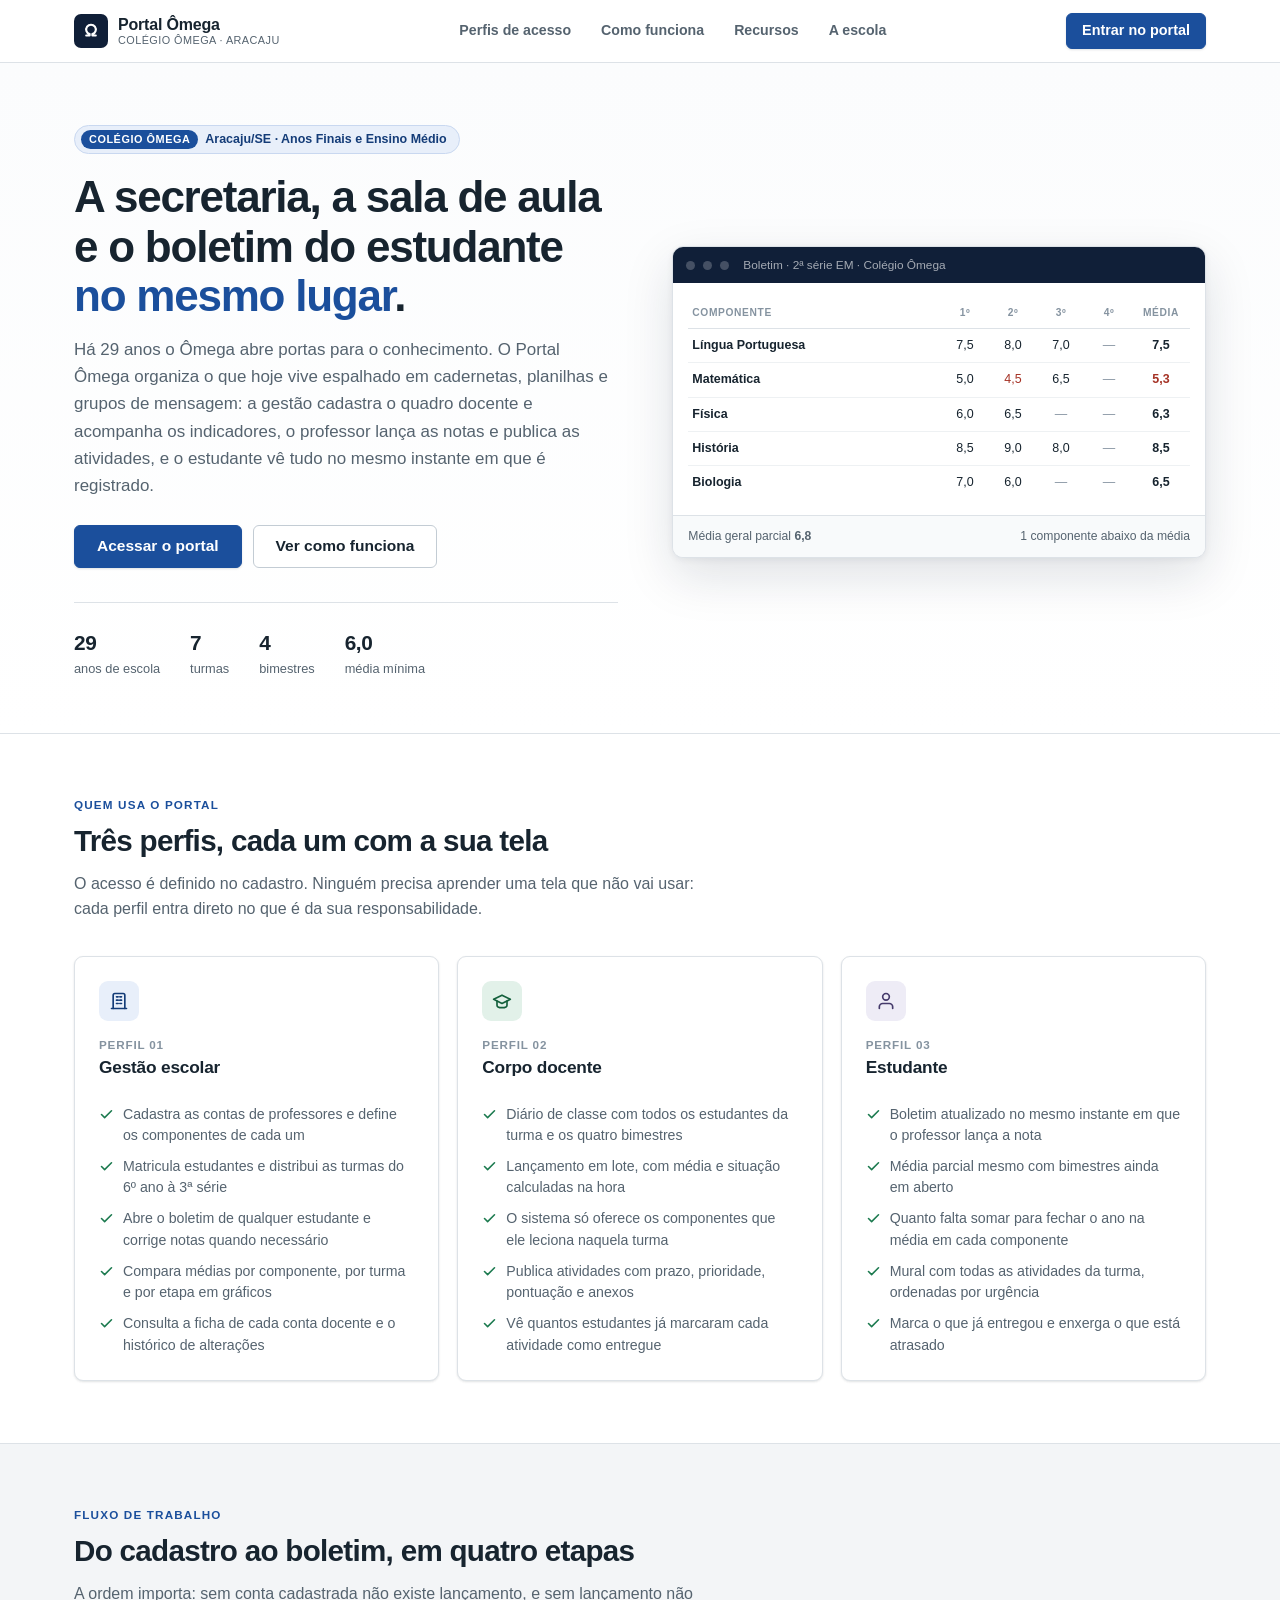
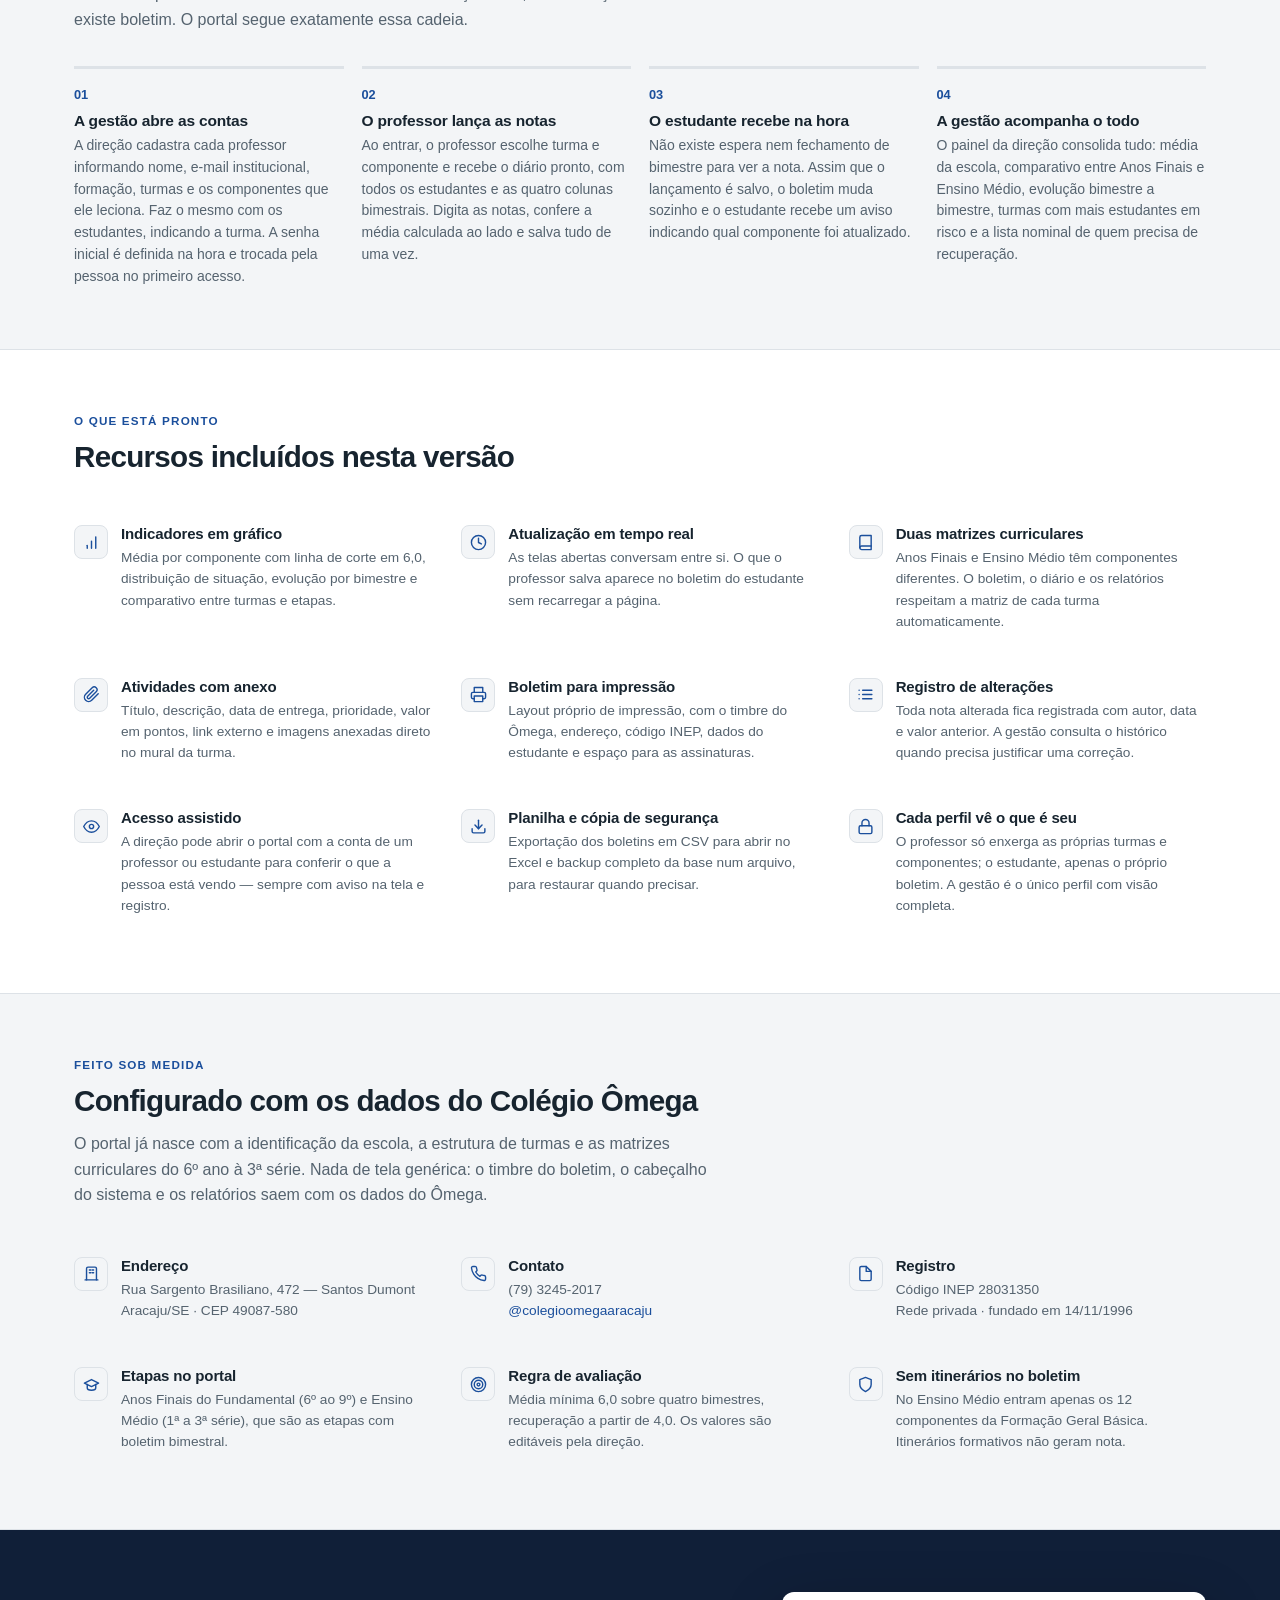
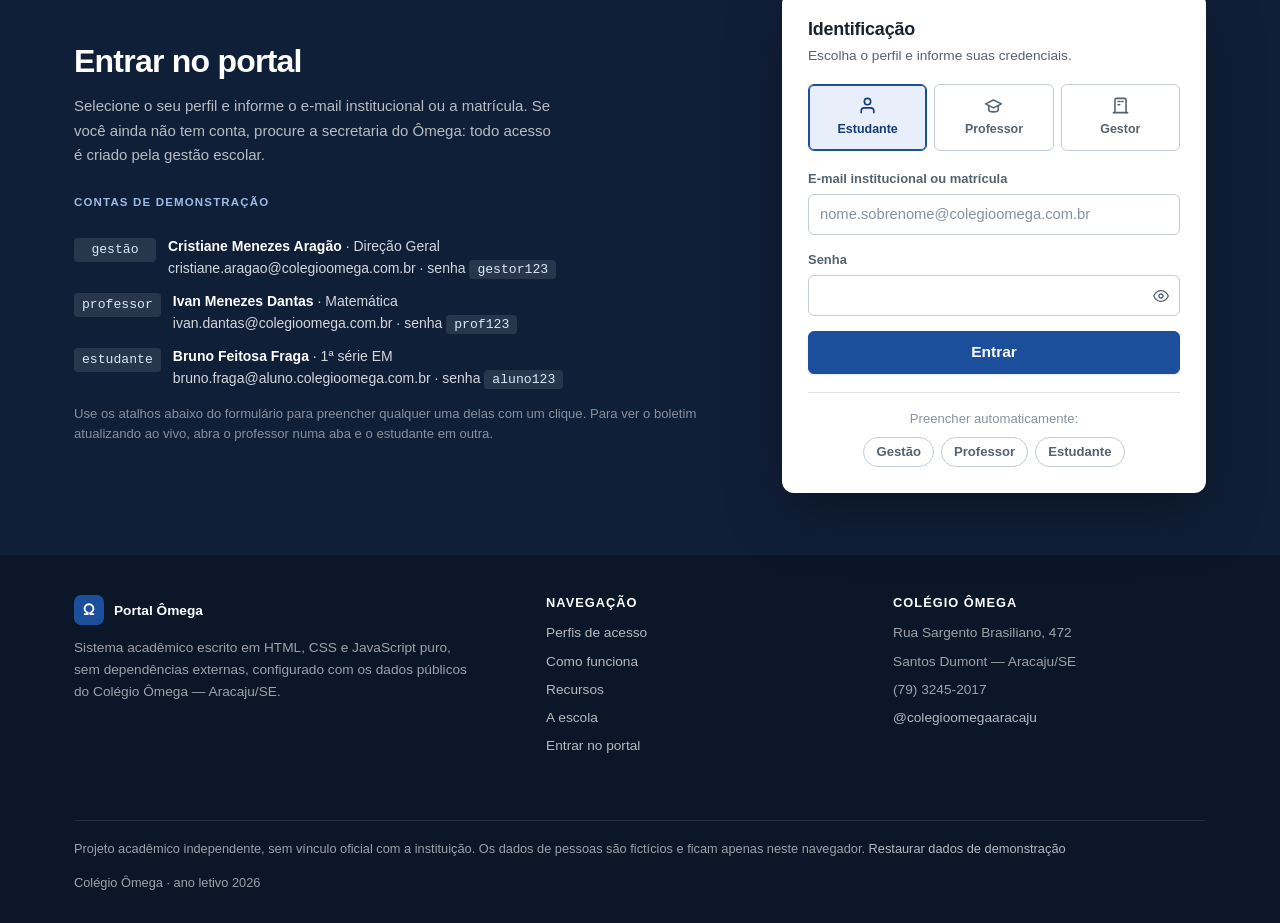
==== index.html @ 59b35139 "Portal Ômega: sistema acadêmico do Colégio Ômega Sistema escolar completo em HTML, CSS e JavaScript " ====
<!DOCTYPE html>
<html lang="pt-BR">
<head>
<meta charset="utf-8">
<meta name="viewport" content="width=device-width, initial-scale=1">
<title>Portal Ômega — Sistema Acadêmico do Colégio Ômega</title>
<meta name="description" content="Portal acadêmico do Colégio Ômega (Aracaju/SE): cadastro de professores e estudantes, diário de classe, boletim em tempo real, mural de atividades e indicadores para a gestão. Anos Finais e Ensino Médio.">
<meta name="theme-color" content="#101f38">
<meta property="og:title" content="Portal Ômega — Sistema Acadêmico do Colégio Ômega">
<meta property="og:description" content="Gestão, corpo docente e estudantes na mesma plataforma. Boletim atualizado em tempo real e indicadores por componente curricular.">
<meta property="og:type" content="website">
<link rel="icon" href="assets/img/favicon.svg" type="image/svg+xml">
<link rel="stylesheet" href="assets/css/base.css">
<link rel="stylesheet" href="assets/css/componentes.css">
<link rel="stylesheet" href="assets/css/portal.css">
</head>
<body class="portal">

<header class="topo-portal">
  <div class="envelope">
    <a class="marca-portal" href="index.html">
      <span class="escudo">
        <svg class="marca-omega" viewBox="0 0 64 64" fill="none" aria-hidden="true">
          <path d="M18 45h10v-4a14 14 0 1 1 8 0v4h10" stroke="currentColor" stroke-width="6" stroke-linecap="round" stroke-linejoin="round"/>
        </svg>
      </span>
      <span class="txt"><b>Portal Ômega</b><small>Colégio Ômega · Aracaju</small></span>
    </a>
    <nav class="nav-portal">
      <a href="#perfis">Perfis de acesso</a>
      <a href="#funcionamento">Como funciona</a>
      <a href="#recursos">Recursos</a>
      <a href="#escola">A escola</a>
    </nav>
    <a class="btn btn-principal" href="#acesso" style="margin-left:auto">Entrar no portal</a>
  </div>
</header>

<!-- ====================================================== Abertura ==== -->
<section class="abertura">
  <div class="envelope">
    <div>
      <span class="tarja"><b>Colégio Ômega</b> Aracaju/SE · Anos Finais e Ensino Médio</span>
      <h1>A secretaria, a sala de aula e o boletim do estudante <em>no mesmo lugar</em>.</h1>
      <p class="chamada">
        Há 29 anos o Ômega abre portas para o conhecimento. O Portal Ômega organiza o que
        hoje vive espalhado em cadernetas, planilhas e grupos de mensagem: a gestão cadastra
        o quadro docente e acompanha os indicadores, o professor lança as notas e publica as
        atividades, e o estudante vê tudo no mesmo instante em que é registrado.
      </p>
      <div class="botoes">
        <a class="btn btn-principal btn-g" href="#acesso">Acessar o portal</a>
        <a class="btn btn-neutro btn-g" href="#funcionamento">Ver como funciona</a>
      </div>

      <div class="tiras">
        <div class="t"><div class="n">29</div><div class="d">anos de escola</div></div>
        <div class="t"><div class="n">7</div><div class="d">turmas</div></div>
        <div class="t"><div class="n">4</div><div class="d">bimestres</div></div>
        <div class="t"><div class="n">6,0</div><div class="d">média mínima</div></div>
      </div>
    </div>

    <!-- Prévia estática do boletim, só para ilustrar a tela real -->
    <div class="maquete" aria-hidden="true">
      <div class="maq-topo">
        <i></i><i></i><i></i>
        <span>Boletim · 2ª série EM · Colégio Ômega</span>
      </div>
      <div class="maq-corpo">
        <div class="maq-linha cab">
          <span>Componente</span><span class="c">1º</span><span class="c">2º</span>
          <span class="c">3º</span><span class="c">4º</span><span class="md">Média</span>
        </div>
        <div class="maq-linha">
          <b>Língua Portuguesa</b><span class="c">7,5</span><span class="c">8,0</span>
          <span class="c">7,0</span><span class="c vazia">—</span><span class="md">7,5</span>
        </div>
        <div class="maq-linha">
          <b>Matemática</b><span class="c">5,0</span><span class="c baixa">4,5</span>
          <span class="c nova">6,5</span><span class="c vazia">—</span><span class="md baixa">5,3</span>
        </div>
        <div class="maq-linha">
          <b>Física</b><span class="c">6,0</span><span class="c">6,5</span>
          <span class="c vazia">—</span><span class="c vazia">—</span><span class="md">6,3</span>
        </div>
        <div class="maq-linha">
          <b>História</b><span class="c">8,5</span><span class="c">9,0</span>
          <span class="c">8,0</span><span class="c vazia">—</span><span class="md">8,5</span>
        </div>
        <div class="maq-linha">
          <b>Biologia</b><span class="c">7,0</span><span class="c">6,0</span>
          <span class="c vazia">—</span><span class="c vazia">—</span><span class="md">6,5</span>
        </div>
      </div>
      <div class="maq-rodape">
        <span>Média geral parcial <b>6,8</b></span>
        <span>1 componente abaixo da média</span>
      </div>
    </div>
  </div>
</section>

<!-- ======================================================== Perfis ==== -->
<section class="secao" id="perfis">
  <div class="envelope">
    <div class="cabeca-secao">
      <div class="olho">Quem usa o portal</div>
      <h2>Três perfis, cada um com a sua tela</h2>
      <p>
        O acesso é definido no cadastro. Ninguém precisa aprender uma tela que não vai usar:
        cada perfil entra direto no que é da sua responsabilidade.
      </p>
    </div>

    <div class="perfis">
      <article class="perfil gestor">
        <div class="emblema" aria-hidden="true">
          <svg viewBox="0 0 24 24" fill="none" stroke="currentColor" stroke-width="2" stroke-linecap="round" stroke-linejoin="round"><path d="M3 21h18"/><path d="M5 21V5a2 2 0 0 1 2-2h10a2 2 0 0 1 2 2v16"/><path d="M9 7h2M13 7h2M9 11h2M13 11h2M9 15h2M13 15h2"/></svg>
        </div>
        <div class="papel-nome">Perfil 01</div>
        <h3>Gestão escolar</h3>
        <ul>
          <li><svg viewBox="0 0 24 24" fill="none" stroke="currentColor" stroke-width="2.5" stroke-linecap="round" stroke-linejoin="round"><polyline points="20 6 9 17 4 12"/></svg>Cadastra as contas de professores e define os componentes de cada um</li>
          <li><svg viewBox="0 0 24 24" fill="none" stroke="currentColor" stroke-width="2.5" stroke-linecap="round" stroke-linejoin="round"><polyline points="20 6 9 17 4 12"/></svg>Matricula estudantes e distribui as turmas do 6º ano à 3ª série</li>
          <li><svg viewBox="0 0 24 24" fill="none" stroke="currentColor" stroke-width="2.5" stroke-linecap="round" stroke-linejoin="round"><polyline points="20 6 9 17 4 12"/></svg>Abre o boletim de qualquer estudante e corrige notas quando necessário</li>
          <li><svg viewBox="0 0 24 24" fill="none" stroke="currentColor" stroke-width="2.5" stroke-linecap="round" stroke-linejoin="round"><polyline points="20 6 9 17 4 12"/></svg>Compara médias por componente, por turma e por etapa em gráficos</li>
          <li><svg viewBox="0 0 24 24" fill="none" stroke="currentColor" stroke-width="2.5" stroke-linecap="round" stroke-linejoin="round"><polyline points="20 6 9 17 4 12"/></svg>Consulta a ficha de cada conta docente e o histórico de alterações</li>
        </ul>
      </article>

      <article class="perfil docente">
        <div class="emblema" aria-hidden="true">
          <svg viewBox="0 0 24 24" fill="none" stroke="currentColor" stroke-width="2" stroke-linecap="round" stroke-linejoin="round"><path d="M22 10 12 5 2 10l10 5 10-5z"/><path d="M6 12v5c0 1.66 2.69 3 6 3s6-1.34 6-3v-5"/></svg>
        </div>
        <div class="papel-nome">Perfil 02</div>
        <h3>Corpo docente</h3>
        <ul>
          <li><svg viewBox="0 0 24 24" fill="none" stroke="currentColor" stroke-width="2.5" stroke-linecap="round" stroke-linejoin="round"><polyline points="20 6 9 17 4 12"/></svg>Diário de classe com todos os estudantes da turma e os quatro bimestres</li>
          <li><svg viewBox="0 0 24 24" fill="none" stroke="currentColor" stroke-width="2.5" stroke-linecap="round" stroke-linejoin="round"><polyline points="20 6 9 17 4 12"/></svg>Lançamento em lote, com média e situação calculadas na hora</li>
          <li><svg viewBox="0 0 24 24" fill="none" stroke="currentColor" stroke-width="2.5" stroke-linecap="round" stroke-linejoin="round"><polyline points="20 6 9 17 4 12"/></svg>O sistema só oferece os componentes que ele leciona naquela turma</li>
          <li><svg viewBox="0 0 24 24" fill="none" stroke="currentColor" stroke-width="2.5" stroke-linecap="round" stroke-linejoin="round"><polyline points="20 6 9 17 4 12"/></svg>Publica atividades com prazo, prioridade, pontuação e anexos</li>
          <li><svg viewBox="0 0 24 24" fill="none" stroke="currentColor" stroke-width="2.5" stroke-linecap="round" stroke-linejoin="round"><polyline points="20 6 9 17 4 12"/></svg>Vê quantos estudantes já marcaram cada atividade como entregue</li>
        </ul>
      </article>

      <article class="perfil aluno">
        <div class="emblema" aria-hidden="true">
          <svg viewBox="0 0 24 24" fill="none" stroke="currentColor" stroke-width="2" stroke-linecap="round" stroke-linejoin="round"><path d="M20 21v-2a4 4 0 0 0-4-4H8a4 4 0 0 0-4 4v2"/><circle cx="12" cy="7" r="4"/></svg>
        </div>
        <div class="papel-nome">Perfil 03</div>
        <h3>Estudante</h3>
        <ul>
          <li><svg viewBox="0 0 24 24" fill="none" stroke="currentColor" stroke-width="2.5" stroke-linecap="round" stroke-linejoin="round"><polyline points="20 6 9 17 4 12"/></svg>Boletim atualizado no mesmo instante em que o professor lança a nota</li>
          <li><svg viewBox="0 0 24 24" fill="none" stroke="currentColor" stroke-width="2.5" stroke-linecap="round" stroke-linejoin="round"><polyline points="20 6 9 17 4 12"/></svg>Média parcial mesmo com bimestres ainda em aberto</li>
          <li><svg viewBox="0 0 24 24" fill="none" stroke="currentColor" stroke-width="2.5" stroke-linecap="round" stroke-linejoin="round"><polyline points="20 6 9 17 4 12"/></svg>Quanto falta somar para fechar o ano na média em cada componente</li>
          <li><svg viewBox="0 0 24 24" fill="none" stroke="currentColor" stroke-width="2.5" stroke-linecap="round" stroke-linejoin="round"><polyline points="20 6 9 17 4 12"/></svg>Mural com todas as atividades da turma, ordenadas por urgência</li>
          <li><svg viewBox="0 0 24 24" fill="none" stroke="currentColor" stroke-width="2.5" stroke-linecap="round" stroke-linejoin="round"><polyline points="20 6 9 17 4 12"/></svg>Marca o que já entregou e enxerga o que está atrasado</li>
        </ul>
      </article>
    </div>
  </div>
</section>

<!-- =================================================== Funcionamento == -->
<section class="secao alterna" id="funcionamento">
  <div class="envelope">
    <div class="cabeca-secao">
      <div class="olho">Fluxo de trabalho</div>
      <h2>Do cadastro ao boletim, em quatro etapas</h2>
      <p>
        A ordem importa: sem conta cadastrada não existe lançamento, e sem lançamento
        não existe boletim. O portal segue exatamente essa cadeia.
      </p>
    </div>

    <div class="passos">
      <div class="passo">
        <h4>A gestão abre as contas</h4>
        <p>
          A direção cadastra cada professor informando nome, e-mail institucional, formação,
          turmas e os componentes que ele leciona. Faz o mesmo com os estudantes, indicando a
          turma. A senha inicial é definida na hora e trocada pela pessoa no primeiro acesso.
        </p>
      </div>
      <div class="passo">
        <h4>O professor lança as notas</h4>
        <p>
          Ao entrar, o professor escolhe turma e componente e recebe o diário pronto, com
          todos os estudantes e as quatro colunas bimestrais. Digita as notas, confere a média
          calculada ao lado e salva tudo de uma vez.
        </p>
      </div>
      <div class="passo">
        <h4>O estudante recebe na hora</h4>
        <p>
          Não existe espera nem fechamento de bimestre para ver a nota. Assim que o
          lançamento é salvo, o boletim muda sozinho e o estudante recebe um aviso indicando
          qual componente foi atualizado.
        </p>
      </div>
      <div class="passo">
        <h4>A gestão acompanha o todo</h4>
        <p>
          O painel da direção consolida tudo: média da escola, comparativo entre Anos Finais
          e Ensino Médio, evolução bimestre a bimestre, turmas com mais estudantes em risco e
          a lista nominal de quem precisa de recuperação.
        </p>
      </div>
    </div>
  </div>
</section>

<!-- ====================================================== Recursos ==== -->
<section class="secao" id="recursos">
  <div class="envelope">
    <div class="cabeca-secao">
      <div class="olho">O que está pronto</div>
      <h2>Recursos incluídos nesta versão</h2>
    </div>

    <div class="recursos">
      <div class="recurso">
        <div class="ico"><svg viewBox="0 0 24 24" fill="none" stroke="currentColor" stroke-width="2" stroke-linecap="round" stroke-linejoin="round"><line x1="12" y1="20" x2="12" y2="10"/><line x1="18" y1="20" x2="18" y2="4"/><line x1="6" y1="20" x2="6" y2="16"/></svg></div>
        <div>
          <h4>Indicadores em gráfico</h4>
          <p>Média por componente com linha de corte em 6,0, distribuição de situação, evolução por bimestre e comparativo entre turmas e etapas.</p>
        </div>
      </div>
      <div class="recurso">
        <div class="ico"><svg viewBox="0 0 24 24" fill="none" stroke="currentColor" stroke-width="2" stroke-linecap="round" stroke-linejoin="round"><circle cx="12" cy="12" r="10"/><polyline points="12 6 12 12 16 14"/></svg></div>
        <div>
          <h4>Atualização em tempo real</h4>
          <p>As telas abertas conversam entre si. O que o professor salva aparece no boletim do estudante sem recarregar a página.</p>
        </div>
      </div>
      <div class="recurso">
        <div class="ico"><svg viewBox="0 0 24 24" fill="none" stroke="currentColor" stroke-width="2" stroke-linecap="round" stroke-linejoin="round"><path d="M4 19.5A2.5 2.5 0 0 1 6.5 17H20"/><path d="M6.5 2H20v20H6.5A2.5 2.5 0 0 1 4 19.5v-15A2.5 2.5 0 0 1 6.5 2z"/></svg></div>
        <div>
          <h4>Duas matrizes curriculares</h4>
          <p>Anos Finais e Ensino Médio têm componentes diferentes. O boletim, o diário e os relatórios respeitam a matriz de cada turma automaticamente.</p>
        </div>
      </div>
      <div class="recurso">
        <div class="ico"><svg viewBox="0 0 24 24" fill="none" stroke="currentColor" stroke-width="2" stroke-linecap="round" stroke-linejoin="round"><path d="M21.44 11.05l-9.19 9.19a6 6 0 0 1-8.49-8.49l9.19-9.19a4 4 0 0 1 5.66 5.66l-9.2 9.19a2 2 0 0 1-2.83-2.83l8.49-8.48"/></svg></div>
        <div>
          <h4>Atividades com anexo</h4>
          <p>Título, descrição, data de entrega, prioridade, valor em pontos, link externo e imagens anexadas direto no mural da turma.</p>
        </div>
      </div>
      <div class="recurso">
        <div class="ico"><svg viewBox="0 0 24 24" fill="none" stroke="currentColor" stroke-width="2" stroke-linecap="round" stroke-linejoin="round"><polyline points="6 9 6 2 18 2 18 9"/><path d="M6 18H4a2 2 0 0 1-2-2v-5a2 2 0 0 1 2-2h16a2 2 0 0 1 2 2v5a2 2 0 0 1-2 2h-2"/><rect x="6" y="14" width="12" height="8"/></svg></div>
        <div>
          <h4>Boletim para impressão</h4>
          <p>Layout próprio de impressão, com o timbre do Ômega, endereço, código INEP, dados do estudante e espaço para as assinaturas.</p>
        </div>
      </div>
      <div class="recurso">
        <div class="ico"><svg viewBox="0 0 24 24" fill="none" stroke="currentColor" stroke-width="2" stroke-linecap="round" stroke-linejoin="round"><line x1="8" y1="6" x2="21" y2="6"/><line x1="8" y1="12" x2="21" y2="12"/><line x1="8" y1="18" x2="21" y2="18"/><line x1="3" y1="6" x2="3.01" y2="6"/><line x1="3" y1="12" x2="3.01" y2="12"/><line x1="3" y1="18" x2="3.01" y2="18"/></svg></div>
        <div>
          <h4>Registro de alterações</h4>
          <p>Toda nota alterada fica registrada com autor, data e valor anterior. A gestão consulta o histórico quando precisa justificar uma correção.</p>
        </div>
      </div>
      <div class="recurso">
        <div class="ico"><svg viewBox="0 0 24 24" fill="none" stroke="currentColor" stroke-width="2" stroke-linecap="round" stroke-linejoin="round"><path d="M1 12s4-8 11-8 11 8 11 8-4 8-11 8-11-8-11-8z"/><circle cx="12" cy="12" r="3"/></svg></div>
        <div>
          <h4>Acesso assistido</h4>
          <p>A direção pode abrir o portal com a conta de um professor ou estudante para conferir o que a pessoa está vendo — sempre com aviso na tela e registro.</p>
        </div>
      </div>
      <div class="recurso">
        <div class="ico"><svg viewBox="0 0 24 24" fill="none" stroke="currentColor" stroke-width="2" stroke-linecap="round" stroke-linejoin="round"><path d="M21 15v4a2 2 0 0 1-2 2H5a2 2 0 0 1-2-2v-4"/><polyline points="7 10 12 15 17 10"/><line x1="12" y1="15" x2="12" y2="3"/></svg></div>
        <div>
          <h4>Planilha e cópia de segurança</h4>
          <p>Exportação dos boletins em CSV para abrir no Excel e backup completo da base num arquivo, para restaurar quando precisar.</p>
        </div>
      </div>
      <div class="recurso">
        <div class="ico"><svg viewBox="0 0 24 24" fill="none" stroke="currentColor" stroke-width="2" stroke-linecap="round" stroke-linejoin="round"><rect x="3" y="11" width="18" height="11" rx="2"/><path d="M7 11V7a5 5 0 0 1 10 0v4"/></svg></div>
        <div>
          <h4>Cada perfil vê o que é seu</h4>
          <p>O professor só enxerga as próprias turmas e componentes; o estudante, apenas o próprio boletim. A gestão é o único perfil com visão completa.</p>
        </div>
      </div>
    </div>
  </div>
</section>

<!-- ======================================================== A escola == -->
<section class="secao alterna" id="escola">
  <div class="envelope">
    <div class="cabeca-secao">
      <div class="olho">Feito sob medida</div>
      <h2>Configurado com os dados do Colégio Ômega</h2>
      <p>
        O portal já nasce com a identificação da escola, a estrutura de turmas e as matrizes
        curriculares do 6º ano à 3ª série. Nada de tela genérica: o timbre do boletim, o
        cabeçalho do sistema e os relatórios saem com os dados do Ômega.
      </p>
    </div>

    <div class="recursos">
      <div class="recurso">
        <div class="ico"><svg viewBox="0 0 24 24" fill="none" stroke="currentColor" stroke-width="2" stroke-linecap="round" stroke-linejoin="round"><path d="M3 21h18"/><path d="M5 21V5a2 2 0 0 1 2-2h10a2 2 0 0 1 2 2v16"/><path d="M9 7h2M13 7h2M9 11h2M13 11h2"/></svg></div>
        <div>
          <h4>Endereço</h4>
          <p>Rua Sargento Brasiliano, 472 — Santos Dumont<br>Aracaju/SE · CEP 49087-580</p>
        </div>
      </div>
      <div class="recurso">
        <div class="ico"><svg viewBox="0 0 24 24" fill="none" stroke="currentColor" stroke-width="2" stroke-linecap="round" stroke-linejoin="round"><path d="M22 16.92v3a2 2 0 0 1-2.18 2 19.79 19.79 0 0 1-8.63-3.07 19.5 19.5 0 0 1-6-6 19.79 19.79 0 0 1-3.07-8.67A2 2 0 0 1 4.11 2h3a2 2 0 0 1 2 1.72c.13.96.36 1.9.7 2.81a2 2 0 0 1-.45 2.11L8.09 9.91a16 16 0 0 0 6 6l1.27-1.27a2 2 0 0 1 2.11-.45c.91.34 1.85.57 2.81.7A2 2 0 0 1 22 16.92z"/></svg></div>
        <div>
          <h4>Contato</h4>
          <p>(79) 3245-2017<br><a href="https://www.instagram.com/colegioomegaaracaju/" target="_blank" rel="noopener">@colegioomegaaracaju</a></p>
        </div>
      </div>
      <div class="recurso">
        <div class="ico"><svg viewBox="0 0 24 24" fill="none" stroke="currentColor" stroke-width="2" stroke-linecap="round" stroke-linejoin="round"><path d="M13 2H6a2 2 0 0 0-2 2v16a2 2 0 0 0 2 2h12a2 2 0 0 0 2-2V9z"/><polyline points="13 2 13 9 20 9"/></svg></div>
        <div>
          <h4>Registro</h4>
          <p>Código INEP 28031350<br>Rede privada · fundado em 14/11/1996</p>
        </div>
      </div>
      <div class="recurso">
        <div class="ico"><svg viewBox="0 0 24 24" fill="none" stroke="currentColor" stroke-width="2" stroke-linecap="round" stroke-linejoin="round"><path d="M22 10 12 5 2 10l10 5 10-5z"/><path d="M6 12v5c0 1.66 2.69 3 6 3s6-1.34 6-3v-5"/></svg></div>
        <div>
          <h4>Etapas no portal</h4>
          <p>Anos Finais do Fundamental (6º ao 9º) e Ensino Médio (1ª a 3ª série), que são as etapas com boletim bimestral.</p>
        </div>
      </div>
      <div class="recurso">
        <div class="ico"><svg viewBox="0 0 24 24" fill="none" stroke="currentColor" stroke-width="2" stroke-linecap="round" stroke-linejoin="round"><circle cx="12" cy="12" r="10"/><circle cx="12" cy="12" r="6"/><circle cx="12" cy="12" r="2"/></svg></div>
        <div>
          <h4>Regra de avaliação</h4>
          <p>Média mínima 6,0 sobre quatro bimestres, recuperação a partir de 4,0. Os valores são editáveis pela direção.</p>
        </div>
      </div>
      <div class="recurso">
        <div class="ico"><svg viewBox="0 0 24 24" fill="none" stroke="currentColor" stroke-width="2" stroke-linecap="round" stroke-linejoin="round"><path d="M12 22s8-4 8-10V5l-8-3-8 3v7c0 6 8 10 8 10z"/></svg></div>
        <div>
          <h4>Sem itinerários no boletim</h4>
          <p>No Ensino Médio entram apenas os 12 componentes da Formação Geral Básica. Itinerários formativos não geram nota.</p>
        </div>
      </div>
    </div>
  </div>
</section>

<!-- ======================================================== Acesso ===== -->
<section class="secao-acesso" id="acesso">
  <div class="envelope">
    <div>
      <h2>Entrar no portal</h2>
      <p class="texto">
        Selecione o seu perfil e informe o e-mail institucional ou a matrícula.
        Se você ainda não tem conta, procure a secretaria do Ômega: todo acesso é criado
        pela gestão escolar.
      </p>

      <div style="margin-top:26px">
        <div class="olho" style="color:#9db9e8;font-size:.72rem;font-weight:700;letter-spacing:.1em;text-transform:uppercase">
          Contas de demonstração
        </div>
        <ul class="lista-conta" id="contasDemo"></ul>
        <p class="pequeno" style="color:rgba(255,255,255,.5);margin-top:14px">
          Use os atalhos abaixo do formulário para preencher qualquer uma delas com um clique.
          Para ver o boletim atualizando ao vivo, abra o professor numa aba e o estudante em outra.
        </p>
      </div>
    </div>

    <div class="painel-entrada">
      <h3>Identificação</h3>
      <p class="sub">Escolha o perfil e informe suas credenciais.</p>

      <form id="formEntrar" novalidate>
        <fieldset style="border:0;padding:0;margin:0">
          <legend class="so-leitor">Perfil de acesso</legend>
          <div class="escolha-perfil">
            <label>
              <input type="radio" name="perfil" value="aluno" checked>
              <svg viewBox="0 0 24 24" fill="none" stroke="currentColor" stroke-width="2" stroke-linecap="round" stroke-linejoin="round"><path d="M20 21v-2a4 4 0 0 0-4-4H8a4 4 0 0 0-4 4v2"/><circle cx="12" cy="7" r="4"/></svg>
              Estudante
            </label>
            <label>
              <input type="radio" name="perfil" value="professor">
              <svg viewBox="0 0 24 24" fill="none" stroke="currentColor" stroke-width="2" stroke-linecap="round" stroke-linejoin="round"><path d="M22 10 12 5 2 10l10 5 10-5z"/><path d="M6 12v5c0 1.66 2.69 3 6 3s6-1.34 6-3v-5"/></svg>
              Professor
            </label>
            <label>
              <input type="radio" name="perfil" value="gestor">
              <svg viewBox="0 0 24 24" fill="none" stroke="currentColor" stroke-width="2" stroke-linecap="round" stroke-linejoin="round"><path d="M3 21h18"/><path d="M5 21V5a2 2 0 0 1 2-2h10a2 2 0 0 1 2 2v16"/><path d="M9 7h2M13 7h2M9 11h2"/></svg>
              Gestor
            </label>
          </div>
        </fieldset>

        <div class="campo">
          <label for="identificador">E-mail institucional ou matrícula</label>
          <input class="entrada" type="text" id="identificador" name="identificador"
                 autocomplete="username" placeholder="nome.sobrenome@colegioomega.com.br" required>
        </div>

        <div class="campo">
          <label for="senha">Senha</label>
          <div style="position:relative">
            <input class="entrada" type="password" id="senha" name="senha"
                   autocomplete="current-password" style="padding-right:40px" required>
            <button type="button" class="btn btn-icone" id="verSenha" aria-label="Mostrar senha"
                    style="position:absolute;right:4px;top:50%;transform:translateY(-50%)"></button>
          </div>
        </div>

        <div class="aviso aviso-erro oculto" id="erroEntrar" role="alert" style="margin-bottom:14px"></div>

        <button class="btn btn-principal btn-bloco btn-g" type="submit">Entrar</button>
      </form>

      <div class="rodape-form">
        <div class="pequeno texto-3" style="margin-bottom:8px">Preencher automaticamente:</div>
        <div class="filtros" style="justify-content:center">
          <button type="button" class="chip" data-demo="gestor">Gestão</button>
          <button type="button" class="chip" data-demo="professor">Professor</button>
          <button type="button" class="chip" data-demo="aluno">Estudante</button>
        </div>
      </div>
    </div>
  </div>
</section>

<!-- ======================================================== Rodapé ===== -->
<footer class="rodape-portal">
  <div class="envelope">
    <div>
      <div class="marca-rodape">
        <span class="escudo">
          <svg class="marca-omega" viewBox="0 0 64 64" fill="none" aria-hidden="true">
            <path d="M18 45h10v-4a14 14 0 1 1 8 0v4h10" stroke="#ffffff" stroke-width="6" stroke-linecap="round" stroke-linejoin="round"/>
          </svg>
        </span>
        <b>Portal Ômega</b>
      </div>
      <p style="max-width:400px;line-height:1.6">
        Sistema acadêmico escrito em HTML, CSS e JavaScript puro, sem dependências externas,
        configurado com os dados públicos do Colégio Ômega — Aracaju/SE.
      </p>
    </div>
    <div>
      <h5>Navegação</h5>
      <ul>
        <li><a href="#perfis">Perfis de acesso</a></li>
        <li><a href="#funcionamento">Como funciona</a></li>
        <li><a href="#recursos">Recursos</a></li>
        <li><a href="#escola">A escola</a></li>
        <li><a href="#acesso">Entrar no portal</a></li>
      </ul>
    </div>
    <div>
      <h5>Colégio Ômega</h5>
      <ul>
        <li>Rua Sargento Brasiliano, 472</li>
        <li>Santos Dumont — Aracaju/SE</li>
        <li>(79) 3245-2017</li>
        <li><a href="https://www.instagram.com/colegioomegaaracaju/" target="_blank" rel="noopener">@colegioomegaaracaju</a></li>
      </ul>
    </div>
    <div class="fino" style="grid-column:1/-1">
      <span>
        Projeto acadêmico independente, sem vínculo oficial com a instituição.
        Os dados de pessoas são fictícios e ficam apenas neste navegador.
        <a href="#" id="zerarBase">Restaurar dados de demonstração</a>
      </span>
      <span id="rodapeAno"></span>
    </div>
  </div>
</footer>

<script src="assets/js/nucleo.js"></script>
<script src="assets/js/semente.js"></script>
<script src="assets/js/dados.js"></script>
<script src="assets/js/sessao.js"></script>
<script src="assets/js/portal.js"></script>
</body>
</html>
---- assets/css/base.css ----
/* ==========================================================================
   base.css — variaveis, reset e tipografia
   SIGE — Sistema Integrado de Gestao Escolar
   ========================================================================== */

:root {
  /* Cores institucionais */
  --tinta-900: #101f38;
  --tinta-800: #16294a;
  --tinta-700: #1d3760;
  --tinta-600: #2a4a7a;

  --marca:        #1b4f9c;
  --marca-escura: #143c78;
  --marca-clara:  #e8effa;

  /* Vermelho do símbolo Ômega. Só aparece na marca — os dados usam as cores
     semânticas abaixo, para não competir com o vermelho de "abaixo da média". */
  --omega: #c1272d;

  --verde:       #1c7a4f;
  --verde-claro: #e2f1e9;
  --ambar:       #a86c0c;
  --ambar-claro: #fbf0da;
  --rubro:       #a53225;
  --rubro-claro: #fae9e6;
  --roxo:        #5b4b8a;

  /* Neutros */
  --papel:      #f3f5f7;
  --branco:     #ffffff;
  --linha:      #dde2e7;
  --linha-forte:#c3ccd4;
  --texto:      #17242f;
  --texto-2:    #55636f;
  --texto-3:    #8593a0;

  /* Formas */
  --r-p: 4px;
  --r-m: 6px;
  --r-g: 9px;
  --sombra-1: 0 1px 2px rgba(15, 30, 41, .06), 0 1px 3px rgba(15, 30, 41, .07);
  --sombra-2: 0 2px 4px rgba(15, 30, 41, .06), 0 6px 16px rgba(15, 30, 41, .10);
  --sombra-3: 0 10px 40px rgba(15, 30, 41, .22);

  /* Medidas */
  --barra-lateral: 244px;
  --topo: 58px;

  --fonte: "Segoe UI", -apple-system, BlinkMacSystemFont, Roboto, "Helvetica Neue", Arial, sans-serif;
  --fonte-num: "Segoe UI", "SF Mono", Consolas, "Liberation Mono", monospace;
}

*, *::before, *::after { box-sizing: border-box; }

html { -webkit-text-size-adjust: 100%; }

body {
  margin: 0;
  font-family: var(--fonte);
  font-size: 15px;
  line-height: 1.55;
  color: var(--texto);
  background: var(--papel);
  -webkit-font-smoothing: antialiased;
  text-rendering: optimizeLegibility;
}

h1, h2, h3, h4, h5 { margin: 0; font-weight: 600; line-height: 1.25; letter-spacing: -.011em; }
h1 { font-size: 1.6rem; }
h2 { font-size: 1.24rem; }
h3 { font-size: 1.05rem; }
h4 { font-size: .95rem; }
p  { margin: 0 0 .8em; }
p:last-child { margin-bottom: 0; }

a { color: var(--marca); text-decoration: none; }
a:hover { text-decoration: underline; }

ul, ol { margin: 0 0 1em; padding-left: 1.25em; }
li + li { margin-top: .3em; }

img, svg { max-width: 100%; }
img { height: auto; display: block; }

hr { border: 0; border-top: 1px solid var(--linha); margin: 22px 0; }

button, input, select, textarea { font: inherit; color: inherit; }
button { cursor: pointer; }

code, kbd, .num {
  font-family: var(--fonte-num);
  font-variant-numeric: tabular-nums;
}

kbd {
  background: var(--papel);
  border: 1px solid var(--linha-forte);
  border-bottom-width: 2px;
  border-radius: var(--r-p);
  padding: 1px 5px;
  font-size: .8em;
}

/* Foco visivel e consistente */
:focus-visible {
  outline: 2px solid var(--marca);
  outline-offset: 2px;
  border-radius: 3px;
}

::selection { background: #bcdcee; }

/* Barras de rolagem discretas (WebKit) */
::-webkit-scrollbar { width: 11px; height: 11px; }
::-webkit-scrollbar-track { background: transparent; }
::-webkit-scrollbar-thumb {
  background: #c6ced6;
  border: 3px solid transparent;
  background-clip: content-box;
  border-radius: 8px;
}
::-webkit-scrollbar-thumb:hover { background: #a8b3bd; background-clip: content-box; }

/* -------------------------------------------------------------------------
   Utilitarios enxutos
   ------------------------------------------------------------------------- */
.linha-flex { display: flex; align-items: center; gap: 10px; }
.linha-flex.entre { justify-content: space-between; }
.linha-flex.fim { justify-content: flex-end; }
.linha-flex.topo { align-items: flex-start; }
.quebra { flex-wrap: wrap; }
.esticar { flex: 1 1 auto; min-width: 0; }
.texto-2 { color: var(--texto-2); }
.texto-3 { color: var(--texto-3); }
.pequeno { font-size: .82rem; }
.medio { font-size: .9rem; }
.forte { font-weight: 600; }
.centro { text-align: center; }
.direita { text-align: right; }
.maiusc { text-transform: uppercase; letter-spacing: .06em; font-size: .72rem; font-weight: 700; }
.oculto { display: none !important; }
.truncar { overflow: hidden; text-overflow: ellipsis; white-space: nowrap; }
.sem-margem { margin: 0 !important; }
.topo-8  { margin-top: 8px; }
.topo-14 { margin-top: 14px; }
.topo-20 { margin-top: 20px; }
.topo-28 { margin-top: 28px; }

.so-leitor {
  position: absolute; width: 1px; height: 1px;
  padding: 0; margin: -1px; overflow: hidden;
  clip: rect(0 0 0 0); white-space: nowrap; border: 0;
}

@media (prefers-reduced-motion: reduce) {
  *, *::before, *::after {
    animation-duration: .01ms !important;
    animation-iteration-count: 1 !important;
    transition-duration: .01ms !important;
  }
}

/* Símbolo Ômega da marca — usado no topo, no portal e nos rodapés */
.marca-omega { display: block; width: 100%; height: 100%; }
---- assets/css/componentes.css ----
/* ==========================================================================
   componentes.css — botoes, formularios, tabelas, cartoes, modais, avisos
   ========================================================================== */

/* --------------------------------------------------------------- Botoes -- */
.btn {
  display: inline-flex;
  align-items: center;
  justify-content: center;
  gap: 7px;
  padding: 8px 15px;
  border: 1px solid transparent;
  border-radius: var(--r-m);
  background: var(--branco);
  color: var(--texto);
  font-size: .9rem;
  font-weight: 600;
  line-height: 1.2;
  white-space: nowrap;
  transition: background-color .13s, border-color .13s, color .13s, box-shadow .13s;
}
.btn svg { width: 16px; height: 16px; flex: none; }

.btn-principal {
  background: var(--marca);
  border-color: var(--marca);
  color: #fff;
  box-shadow: var(--sombra-1);
}
.btn-principal:hover { background: var(--marca-escura); border-color: var(--marca-escura); }

.btn-neutro { background: var(--branco); border-color: var(--linha-forte); color: var(--texto); }
.btn-neutro:hover { background: #f7f9fa; border-color: #9daab5; }

.btn-fantasma { background: transparent; border-color: transparent; color: var(--texto-2); }
.btn-fantasma:hover { background: rgba(16,31,56,.06); color: var(--texto); }

.btn-perigo { background: var(--rubro); border-color: var(--rubro); color: #fff; }
.btn-perigo:hover { background: #8d281d; border-color: #8d281d; }

.btn-perigo-suave { background: var(--rubro-claro); border-color: #eec6c0; color: var(--rubro); }
.btn-perigo-suave:hover { background: #f6ded9; }

.btn-p { padding: 5px 10px; font-size: .81rem; }
.btn-p svg { width: 14px; height: 14px; }
.btn-g { padding: 11px 22px; font-size: .97rem; }
.btn-bloco { width: 100%; }
.btn:disabled { opacity: .48; cursor: not-allowed; }

.btn-icone {
  width: 30px; height: 30px; padding: 0;
  border-radius: var(--r-m);
  background: transparent; border-color: transparent; color: var(--texto-2);
}
.btn-icone:hover { background: rgba(16,31,56,.07); color: var(--texto); }

.segmentado { display: inline-flex; background: #e8ecef; padding: 3px; border-radius: var(--r-m); gap: 2px; }
.segmentado button {
  border: 0; background: transparent; color: var(--texto-2);
  padding: 5px 13px; border-radius: 4px; font-size: .85rem; font-weight: 600;
}
.segmentado button[aria-pressed="true"] { background: var(--branco); color: var(--texto); box-shadow: var(--sombra-1); }

/* ---------------------------------------------------------- Formularios -- */
.campo { margin-bottom: 15px; }
.campo:last-child { margin-bottom: 0; }

.campo > label,
.rotulo {
  display: block;
  font-size: .81rem;
  font-weight: 600;
  color: var(--texto-2);
  margin-bottom: 5px;
}
.rotulo .obrig { color: var(--rubro); margin-left: 2px; }

.entrada, .selecao, .area {
  width: 100%;
  padding: 8px 11px;
  border: 1px solid var(--linha-forte);
  border-radius: var(--r-m);
  background: var(--branco);
  font-size: .92rem;
  transition: border-color .13s, box-shadow .13s;
}
.entrada:hover, .selecao:hover, .area:hover { border-color: #9daab5; }
.entrada:focus, .selecao:focus, .area:focus {
  outline: 0;
  border-color: var(--marca);
  box-shadow: 0 0 0 3px rgba(27,79,156,.15);
}
.entrada::placeholder, .area::placeholder { color: var(--texto-3); }
.entrada:disabled, .selecao:disabled { background: #f0f2f4; color: var(--texto-2); cursor: not-allowed; }
.area { min-height: 86px; resize: vertical; line-height: 1.5; }

.selecao {
  appearance: none;
  padding-right: 30px;
  background-image: url("data:image/svg+xml;charset=utf8,%3Csvg xmlns='http://www.w3.org/2000/svg' viewBox='0 0 16 16' fill='%2355636f'%3E%3Cpath d='M4.2 6.2a.7.7 0 0 1 1 0L8 9l2.8-2.8a.7.7 0 1 1 1 1L8.5 10.5a.7.7 0 0 1-1 0L4.2 7.2a.7.7 0 0 1 0-1z'/%3E%3C/svg%3E");
  background-repeat: no-repeat;
  background-position: right 9px center;
  background-size: 15px;
}

.ajuda { display: block; margin-top: 5px; font-size: .78rem; color: var(--texto-3); line-height: 1.4; }
.erro-campo { display: block; margin-top: 5px; font-size: .78rem; color: var(--rubro); font-weight: 600; }
.campo.invalido .entrada, .campo.invalido .selecao { border-color: var(--rubro); }
.campo.invalido .entrada:focus { box-shadow: 0 0 0 3px rgba(165,50,37,.13); }

.grade-campos { display: grid; grid-template-columns: repeat(2, minmax(0, 1fr)); gap: 0 16px; }
.grade-campos .largo { grid-column: 1 / -1; }
@media (max-width: 620px) { .grade-campos { grid-template-columns: 1fr; } }

.caixa-marcar { display: flex; align-items: flex-start; gap: 9px; font-size: .88rem; cursor: pointer; }
.caixa-marcar input { width: 16px; height: 16px; margin: 2px 0 0; accent-color: var(--marca); flex: none; }

.grupo-radio { display: flex; flex-direction: column; gap: 8px; }
.opcao-radio {
  display: flex; align-items: flex-start; gap: 10px;
  border: 1px solid var(--linha-forte); border-radius: var(--r-m);
  padding: 10px 12px; cursor: pointer; transition: border-color .13s, background .13s;
}
.opcao-radio:hover { border-color: #9daab5; background: #fbfcfd; }
.opcao-radio input { margin: 3px 0 0; accent-color: var(--marca); flex: none; }
.opcao-radio:has(input:checked) { border-color: var(--marca); background: var(--marca-clara); }
.opcao-radio strong { display: block; font-size: .9rem; }
.opcao-radio span { font-size: .8rem; color: var(--texto-2); }

.busca { position: relative; }
.busca .entrada { padding-left: 33px; }
.busca svg {
  position: absolute; left: 10px; top: 50%; transform: translateY(-50%);
  width: 15px; height: 15px; color: var(--texto-3); pointer-events: none;
}

.nota-in {
  width: 62px; padding: 5px 7px; text-align: center;
  border: 1px solid var(--linha); border-radius: var(--r-p);
  font-family: var(--fonte-num); font-size: .89rem; font-weight: 600;
  background: var(--branco);
}
.nota-in:focus { outline: 0; border-color: var(--marca); box-shadow: 0 0 0 3px rgba(27,79,156,.15); }
.nota-in.alterada { border-color: var(--ambar); background: var(--ambar-claro); }
.nota-in.baixa { color: var(--rubro); }
.nota-in.boa { color: var(--verde); }

/* --------------------------------------------------------------- Cartao -- */
.cartao {
  background: var(--branco);
  border: 1px solid var(--linha);
  border-radius: var(--r-g);
  box-shadow: var(--sombra-1);
}
.cartao-topo {
  display: flex; align-items: center; justify-content: space-between; gap: 12px;
  padding: 13px 18px; border-bottom: 1px solid var(--linha);
}
.cartao-topo h3 { font-size: .98rem; }
.cartao-topo .sub { font-size: .8rem; color: var(--texto-2); margin-top: 1px; }
.cartao-corpo { padding: 18px; }
.cartao-corpo.justo { padding: 0; }
.cartao-rodape {
  padding: 12px 18px; border-top: 1px solid var(--linha);
  background: #fafbfc; border-radius: 0 0 var(--r-g) var(--r-g);
}

/* --------------------------------------------------------------- Selos --- */
.selo {
  display: inline-flex; align-items: center; gap: 5px;
  padding: 2px 8px; border-radius: 20px;
  font-size: .74rem; font-weight: 700; letter-spacing: .01em;
  border: 1px solid transparent; white-space: nowrap;
}
.selo::before { content: ""; width: 6px; height: 6px; border-radius: 50%; background: currentColor; }
.selo.sem-ponto::before { display: none; }
.selo-verde  { background: var(--verde-claro); color: #14603c; border-color: #c6e3d3; }
.selo-ambar  { background: var(--ambar-claro); color: #7f5209; border-color: #efdcb4; }
.selo-rubro  { background: var(--rubro-claro); color: #8b2a1f; border-color: #eecac4; }
.selo-azul   { background: var(--marca-clara); color: #143c78; border-color: #c9d8f0; }
.selo-cinza  { background: #eef1f3; color: var(--texto-2); border-color: #dde2e7; }
.selo-roxo   { background: #eeecf6; color: #453a6b; border-color: #d7d1e9; }

.etiqueta {
  display: inline-block; padding: 1px 7px; border-radius: var(--r-p);
  background: #eef1f3; color: var(--texto-2);
  font-size: .74rem; font-weight: 600;
}

/* -------------------------------------------------------------- Tabelas -- */
.rolagem-x { overflow-x: auto; }

.tabela { width: 100%; border-collapse: collapse; font-size: .885rem; }
.tabela th {
  text-align: left; font-weight: 700; font-size: .74rem;
  text-transform: uppercase; letter-spacing: .05em; color: var(--texto-2);
  padding: 9px 14px; background: #f7f8fa;
  border-bottom: 1px solid var(--linha); white-space: nowrap;
}
.tabela td { padding: 10px 14px; border-bottom: 1px solid #eaeef1; vertical-align: middle; }
.tabela tbody tr:last-child td { border-bottom: 0; }
.tabela tbody tr:hover { background: #f8fafb; }
.tabela .num, .tabela .direita { text-align: right; font-variant-numeric: tabular-nums; }
.tabela .centro, .tabela th.centro { text-align: center; }
.tabela .acoes { text-align: right; white-space: nowrap; }
.tabela tfoot td {
  background: #f7f8fa; font-weight: 700;
  border-top: 2px solid var(--linha-forte); border-bottom: 0;
}
.tabela-fixa th:first-child, .tabela-fixa td:first-child {
  position: sticky; left: 0; background: var(--branco); z-index: 1;
  box-shadow: 1px 0 0 var(--linha);
}
.tabela-fixa th:first-child { background: #f7f8fa; z-index: 2; }
.tabela-fixa tbody tr:hover td:first-child { background: #f8fafb; }
.tabela-compacta td, .tabela-compacta th { padding: 7px 11px; }
.linha-clicavel { cursor: pointer; }

/* ---------------------------------------------------------- Estado vazio - */
.vazio { padding: 46px 24px; text-align: center; color: var(--texto-2); }
.vazio svg { width: 38px; height: 38px; color: var(--linha-forte); margin-bottom: 10px; }
.vazio h4 { margin-bottom: 4px; color: var(--texto); }
.vazio p { font-size: .88rem; max-width: 380px; margin-inline: auto; }

/* --------------------------------------------------------------- Aviso --- */
.aviso {
  display: flex; gap: 11px; align-items: flex-start;
  padding: 12px 15px; border-radius: var(--r-m);
  border: 1px solid; font-size: .875rem; line-height: 1.5;
}
.aviso svg { width: 17px; height: 17px; flex: none; margin-top: 2px; }
.aviso strong { display: block; }
.aviso-info  { background: var(--marca-clara); border-color: #c9d8f0; color: #143050; }
.aviso-ok    { background: var(--verde-claro); border-color: #c6e3d3; color: #14603c; }
.aviso-alerta{ background: var(--ambar-claro); border-color: #efdcb4; color: #754c08; }
.aviso-erro  { background: var(--rubro-claro); border-color: #eecac4; color: #8b2a1f; }

/* ---------------------------------------------------------- Progresso ---- */
.barra { position: relative; height: 6px; border-radius: 4px; background: #e5e9ed; overflow: hidden; }
.barra > span { display: block; height: 100%; border-radius: 4px; background: var(--marca); transition: width .35s ease; }
.barra.verde > span { background: var(--verde); }
.barra.ambar > span { background: var(--ambar); }
.barra.rubro > span { background: var(--rubro); }

/* --------------------------------------------------------------- Abas ---- */
.abas { display: flex; gap: 2px; border-bottom: 1px solid var(--linha); overflow-x: auto; scrollbar-width: none; }
.abas::-webkit-scrollbar { display: none; }
.abas button {
  border: 0; background: transparent; padding: 9px 14px;
  font-size: .89rem; font-weight: 600; color: var(--texto-2);
  border-bottom: 2px solid transparent; margin-bottom: -1px; white-space: nowrap;
}
.abas button:hover { color: var(--texto); }
.abas button[aria-selected="true"] { color: var(--marca); border-bottom-color: var(--marca); }

/* --------------------------------------------------------------- Modal --- */
.fundo-modal {
  position: fixed; inset: 0; z-index: 200;
  background: rgba(16,31,56,.5);
  display: flex; align-items: flex-start; justify-content: center;
  padding: 40px 16px; overflow-y: auto;
  animation: aparecer .14s ease-out;
}
.modal {
  width: 100%; max-width: 560px;
  background: var(--branco); border-radius: 10px;
  box-shadow: var(--sombra-3);
  animation: subir .18s cubic-bezier(.2,.7,.4,1);
}
.modal.largo { max-width: 900px; }
.modal.estreito { max-width: 420px; }
.modal-topo {
  display: flex; align-items: flex-start; justify-content: space-between; gap: 14px;
  padding: 17px 20px 14px; border-bottom: 1px solid var(--linha);
}
.modal-topo h3 { font-size: 1.05rem; }
.modal-topo .sub { font-size: .83rem; color: var(--texto-2); margin-top: 2px; }
.modal-corpo { padding: 20px; max-height: min(66vh, 640px); overflow-y: auto; }
.modal-rodape {
  display: flex; justify-content: flex-end; gap: 9px; flex-wrap: wrap;
  padding: 14px 20px; border-top: 1px solid var(--linha);
  background: #fafbfc; border-radius: 0 0 10px 10px;
}
.modal-rodape .esquerda { margin-right: auto; }

@keyframes aparecer { from { opacity: 0 } to { opacity: 1 } }
@keyframes subir { from { opacity: 0; transform: translateY(-10px) } to { opacity: 1; transform: none } }

/* ------------------------------------------------------------- Notificar - */
#avisos {
  position: fixed; right: 18px; bottom: 18px; z-index: 300;
  display: flex; flex-direction: column; gap: 9px;
  max-width: min(370px, calc(100vw - 36px));
}
.aviso-flutuante {
  display: flex; gap: 10px; align-items: flex-start;
  background: var(--tinta-900); color: #eef3f6;
  padding: 11px 14px; border-radius: var(--r-m);
  box-shadow: var(--sombra-2); font-size: .875rem; line-height: 1.45;
  animation: entrar-lado .2s cubic-bezier(.2,.7,.4,1);
  border-left: 3px solid var(--marca);
}
.aviso-flutuante.ok    { border-left-color: #34c07f; }
.aviso-flutuante.erro  { border-left-color: #e0705f; }
.aviso-flutuante.alerta{ border-left-color: #e3ab4b; }
.aviso-flutuante svg { width: 16px; height: 16px; flex: none; margin-top: 2px; opacity: .9; }
.aviso-flutuante strong { display: block; font-weight: 600; }
.aviso-flutuante.saindo { animation: sair-lado .18s ease-in forwards; }
@keyframes entrar-lado { from { opacity: 0; transform: translateX(22px) } to { opacity: 1; transform: none } }
@keyframes sair-lado { to { opacity: 0; transform: translateX(22px) } }

/* --------------------------------------------------------------- Avatar -- */
.avatar {
  display: inline-flex; align-items: center; justify-content: center;
  width: 34px; height: 34px; flex: none;
  border-radius: 50%; background: var(--marca-clara); color: var(--marca-escura);
  font-size: .78rem; font-weight: 700; letter-spacing: .02em;
  border: 1px solid #c9d8f0;
}
.avatar.g { width: 46px; height: 46px; font-size: .98rem; }
.avatar.p { width: 27px; height: 27px; font-size: .68rem; }
.avatar.verde { background: var(--verde-claro); color: #14603c; border-color: #c6e3d3; }
.avatar.roxo  { background: #eeecf6; color: #453a6b; border-color: #d7d1e9; }
.avatar.ambar { background: var(--ambar-claro); color: #7f5209; border-color: #efdcb4; }

.pessoa { display: flex; align-items: center; gap: 10px; min-width: 0; }
.pessoa .nome { font-weight: 600; font-size: .89rem; line-height: 1.3; }
.pessoa .det  { font-size: .77rem; color: var(--texto-2); }

/* -------------------------------------------------------- Lista definicao */
.definicoes { display: grid; grid-template-columns: 152px 1fr; gap: 9px 16px; font-size: .885rem; }
.definicoes dt { color: var(--texto-2); font-weight: 600; }
.definicoes dd { margin: 0; }
@media (max-width: 520px) {
  .definicoes { grid-template-columns: 1fr; gap: 2px 0; }
  .definicoes dd { margin-bottom: 9px; }
}

/* ------------------------------------------------------------- Chips ----- */
.filtros { display: flex; gap: 7px; flex-wrap: wrap; }
.chip {
  border: 1px solid var(--linha-forte); background: var(--branco);
  padding: 4px 12px; border-radius: 20px;
  font-size: .82rem; font-weight: 600; color: var(--texto-2);
}
.chip:hover { border-color: #9daab5; }
.chip[aria-pressed="true"] { background: var(--tinta-800); border-color: var(--tinta-800); color: #fff; }
.chip .cont { opacity: .65; margin-left: 3px; font-variant-numeric: tabular-nums; }

/* ------------------------------------------------------------ Impressao -- */
@media print {
  body { background: #fff; font-size: 11pt; }
  .sem-impressao, .barra-lateral, .barra-topo, #avisos, .fundo-modal { display: none !important; }
  .cartao { border: 1px solid #999; box-shadow: none; break-inside: avoid; }
  .conteudo { padding: 0 !important; }
  a { color: inherit; text-decoration: none; }
}
---- assets/css/portal.css ----
/* ==========================================================================
   portal.css — pagina publica de apresentacao e acesso
   ========================================================================== */

body.portal { background: var(--branco); }

.envelope { max-width: 1180px; margin: 0 auto; padding: 0 24px; }
@media (max-width: 640px) { .envelope { padding: 0 17px; } }

/* -------------------------------------------------------------- Cabecalho */
.topo-portal {
  position: sticky; top: 0; z-index: 90;
  background: rgba(255,255,255,.94);
  backdrop-filter: saturate(160%) blur(8px);
  border-bottom: 1px solid var(--linha);
}
.topo-portal .envelope { display: flex; align-items: center; gap: 22px; height: 62px; }

.marca-portal { display: flex; align-items: center; gap: 10px; text-decoration: none; color: var(--texto); }
.marca-portal:hover { text-decoration: none; }
.marca-portal .escudo {
  width: 34px; height: 34px; border-radius: 7px; flex: none;
  background: var(--tinta-900); color: #fff;
  display: flex; align-items: center; justify-content: center;
  font-size: .74rem; font-weight: 800; letter-spacing: .03em;
}
.marca-portal .txt { line-height: 1.15; }
.marca-portal .txt b { font-size: 1rem; font-weight: 700; letter-spacing: -.012em; }
.marca-portal .txt small { display: block; font-size: .68rem; color: var(--texto-2); letter-spacing: .04em; text-transform: uppercase; }

.nav-portal { display: flex; gap: 4px; margin-left: auto; }
.nav-portal a {
  padding: 7px 13px; border-radius: var(--r-m);
  font-size: .885rem; font-weight: 600; color: var(--texto-2); text-decoration: none;
}
.nav-portal a:hover { background: var(--papel); color: var(--texto); text-decoration: none; }
@media (max-width: 860px) { .nav-portal { display: none; } }

/* ------------------------------------------------------------------ Hero */
.abertura { padding: 62px 0 54px; border-bottom: 1px solid var(--linha); background: linear-gradient(180deg, #fbfcfd, var(--branco)); }
.abertura .envelope { display: grid; grid-template-columns: minmax(0, 1.02fr) minmax(0, 1fr); gap: 54px; align-items: center; }
@media (max-width: 940px) {
  .abertura { padding: 40px 0 36px; }
  .abertura .envelope { grid-template-columns: 1fr; gap: 34px; }
}

.tarja {
  display: inline-flex; align-items: center; gap: 7px;
  padding: 4px 12px 4px 6px; border-radius: 20px;
  background: var(--marca-clara); border: 1px solid #c9d8f0;
  font-size: .78rem; font-weight: 600; color: var(--marca-escura);
  margin-bottom: 18px;
}
.tarja b {
  background: var(--marca); color: #fff; padding: 1px 8px; border-radius: 20px;
  font-size: .68rem; text-transform: uppercase; letter-spacing: .05em;
}

.abertura h1 { font-size: clamp(1.95rem, 4.3vw, 2.75rem); line-height: 1.12; letter-spacing: -.028em; }
.abertura h1 em { font-style: normal; color: var(--marca); }
.abertura .chamada { font-size: 1.06rem; color: var(--texto-2); margin: 16px 0 26px; max-width: 540px; line-height: 1.6; }
.abertura .botoes { display: flex; gap: 11px; flex-wrap: wrap; }

.tiras { display: flex; gap: 30px; flex-wrap: wrap; margin-top: 34px; padding-top: 24px; border-top: 1px solid var(--linha); }
.tiras .t .n { font-size: 1.3rem; font-weight: 700; letter-spacing: -.02em; font-variant-numeric: tabular-nums; }
.tiras .t .d { font-size: .8rem; color: var(--texto-2); }

/* Maquete do boletim exibida no hero */
.maquete {
  border: 1px solid var(--linha); border-radius: 11px; overflow: hidden;
  box-shadow: 0 18px 50px rgba(16,31,56,.13), 0 2px 6px rgba(16,31,56,.06);
  background: var(--branco);
}
.maquete .maq-topo {
  display: flex; align-items: center; gap: 8px;
  padding: 9px 13px; background: var(--tinta-900);
}
.maquete .maq-topo i { width: 9px; height: 9px; border-radius: 50%; background: rgba(255,255,255,.22); }
.maquete .maq-topo span { margin-left: 6px; font-size: .74rem; color: rgba(255,255,255,.62); }
.maquete .maq-corpo { padding: 15px; }
.maquete .maq-linha {
  display: grid; grid-template-columns: 1fr 42px 42px 42px 42px 50px;
  gap: 6px; align-items: center; padding: 7px 4px;
  border-bottom: 1px solid #eef1f3; font-size: .78rem;
}
.maquete .maq-linha:last-child { border-bottom: 0; }
.maquete .maq-linha.cab {
  font-size: .64rem; font-weight: 700; text-transform: uppercase;
  letter-spacing: .06em; color: var(--texto-3); border-bottom: 1px solid var(--linha);
}
.maquete .maq-linha b { font-weight: 600; }
.maquete .maq-linha .c { text-align: center; font-variant-numeric: tabular-nums; }
.maquete .maq-linha .md { text-align: center; font-weight: 700; font-variant-numeric: tabular-nums; }
.maquete .baixa { color: var(--rubro); }
.maquete .vazia { color: var(--texto-3); }
.maquete .nova {
  border-radius: 3px; animation: brilho 3.4s ease-in-out infinite;
}
@keyframes brilho {
  0%, 62%, 100% { background: transparent; }
  70%, 88% { background: #ffeaa8; }
}
.maquete .maq-rodape {
  display: flex; align-items: center; justify-content: space-between;
  padding: 11px 15px; background: #f8fafb; border-top: 1px solid var(--linha);
  font-size: .76rem; color: var(--texto-2);
}

/* --------------------------------------------------------------- Secoes -- */
.secao { padding: 62px 0; }
.secao.alterna { background: var(--papel); border-block: 1px solid var(--linha); }
@media (max-width: 640px) { .secao { padding: 42px 0; } }

.cabeca-secao { max-width: 640px; margin-bottom: 34px; }
.cabeca-secao .olho {
  font-size: .73rem; font-weight: 700; letter-spacing: .1em;
  text-transform: uppercase; color: var(--marca); margin-bottom: 9px;
}
.cabeca-secao h2 { font-size: clamp(1.42rem, 2.7vw, 1.85rem); letter-spacing: -.024em; }
.cabeca-secao p { color: var(--texto-2); margin-top: 11px; font-size: 1rem; line-height: 1.6; }

/* Cartoes de perfil */
.perfis { display: grid; grid-template-columns: repeat(3, minmax(0, 1fr)); gap: 18px; }
@media (max-width: 900px) { .perfis { grid-template-columns: 1fr; } }

.perfil {
  background: var(--branco); border: 1px solid var(--linha);
  border-radius: var(--r-g); padding: 24px; box-shadow: var(--sombra-1);
  display: flex; flex-direction: column;
}
.perfil .emblema {
  width: 40px; height: 40px; border-radius: 9px;
  display: flex; align-items: center; justify-content: center; margin-bottom: 15px;
}
.perfil .emblema svg { width: 20px; height: 20px; }
.perfil.gestor .emblema  { background: var(--marca-clara); color: var(--marca-escura); }
.perfil.docente .emblema { background: var(--verde-claro); color: #14603c; }
.perfil.aluno .emblema   { background: #eeecf6; color: #453a6b; }
.perfil h3 { font-size: 1.08rem; }
.perfil .papel-nome { font-size: .73rem; font-weight: 700; letter-spacing: .07em; text-transform: uppercase; color: var(--texto-3); margin-bottom: 3px; }
.perfil ul { list-style: none; padding: 0; margin: 15px 0 0; font-size: .885rem; color: var(--texto-2); }
.perfil li { display: flex; gap: 9px; align-items: flex-start; margin-top: 10px; line-height: 1.5; }
.perfil li svg { width: 15px; height: 15px; flex: none; margin-top: 3px; color: var(--verde); }

/* Passos */
.passos { display: grid; grid-template-columns: repeat(4, minmax(0, 1fr)); gap: 18px; counter-reset: p; }
@media (max-width: 940px) { .passos { grid-template-columns: repeat(2, minmax(0, 1fr)); } }
@media (max-width: 560px) { .passos { grid-template-columns: 1fr; } }
.passo { position: relative; padding-top: 16px; border-top: 3px solid var(--linha); }
.passo::before {
  counter-increment: p; content: counter(p, decimal-leading-zero);
  display: block; font-size: .8rem; font-weight: 800; color: var(--marca);
  font-variant-numeric: tabular-nums; margin-bottom: 6px;
}
.passo h4 { font-size: .97rem; margin-bottom: 5px; }
.passo p { font-size: .875rem; color: var(--texto-2); line-height: 1.55; }

/* Recursos */
.recursos { display: grid; grid-template-columns: repeat(3, minmax(0, 1fr)); gap: 16px 30px; }
@media (max-width: 940px) { .recursos { grid-template-columns: repeat(2, minmax(0, 1fr)); } }
@media (max-width: 600px) { .recursos { grid-template-columns: 1fr; } }
.recurso { display: flex; gap: 13px; padding: 15px 0; }
.recurso .ico {
  width: 34px; height: 34px; flex: none; border-radius: 8px;
  background: var(--papel); border: 1px solid var(--linha);
  display: flex; align-items: center; justify-content: center; color: var(--marca);
}
.recurso .ico svg { width: 17px; height: 17px; }
.recurso h4 { font-size: .94rem; margin-bottom: 3px; }
.recurso p { font-size: .855rem; color: var(--texto-2); line-height: 1.55; }

/* ---------------------------------------------------------------- Acesso */
.secao-acesso { background: var(--tinta-900); color: #fff; padding: 62px 0; }
.secao-acesso .envelope { display: grid; grid-template-columns: minmax(0, 1fr) 424px; gap: 54px; align-items: center; }
@media (max-width: 940px) { .secao-acesso .envelope { grid-template-columns: 1fr; gap: 34px; } }

.secao-acesso h2 { font-size: clamp(1.5rem, 3vw, 2rem); letter-spacing: -.024em; }
.secao-acesso .texto { color: rgba(255,255,255,.7); margin-top: 13px; line-height: 1.65; max-width: 480px; }
.secao-acesso .lista-conta { list-style: none; padding: 0; margin: 24px 0 0; }
.secao-acesso .lista-conta li {
  display: flex; gap: 12px; align-items: center; margin-top: 11px;
  font-size: .875rem; color: rgba(255,255,255,.82);
}
.secao-acesso .lista-conta code {
  background: rgba(255,255,255,.1); padding: 2px 8px; border-radius: var(--r-p);
  font-size: .82rem; color: #dbe6fa;
}

.painel-entrada {
  background: var(--branco); color: var(--texto);
  border-radius: 12px; padding: 26px; box-shadow: 0 22px 60px rgba(0,0,0,.32);
}
.painel-entrada h3 { font-size: 1.12rem; }
.painel-entrada .sub { font-size: .855rem; color: var(--texto-2); margin: 4px 0 18px; }

.escolha-perfil { display: grid; grid-template-columns: repeat(3, 1fr); gap: 7px; margin-bottom: 18px; }
.escolha-perfil label {
  position: relative; display: flex; flex-direction: column; align-items: center; gap: 5px;
  padding: 11px 4px; border: 1px solid var(--linha-forte); border-radius: var(--r-m);
  cursor: pointer; font-size: .78rem; font-weight: 600; color: var(--texto-2);
  transition: all .13s;
}
.escolha-perfil label:hover { border-color: #9daab5; background: #fbfcfd; }
.escolha-perfil svg { width: 19px; height: 19px; }
.escolha-perfil input { position: absolute; opacity: 0; pointer-events: none; }
.escolha-perfil label:has(input:checked) {
  border-color: var(--marca); background: var(--marca-clara); color: var(--marca-escura);
  box-shadow: inset 0 0 0 1px var(--marca);
}

.painel-entrada .rodape-form {
  margin-top: 18px; padding-top: 16px; border-top: 1px solid var(--linha);
  font-size: .8rem; color: var(--texto-2); text-align: center;
}

/* --------------------------------------------------------------- Rodape -- */
.rodape-portal { background: #0b1628; color: rgba(255,255,255,.6); padding: 40px 0 30px; font-size: .855rem; }
.rodape-portal .envelope { display: grid; grid-template-columns: minmax(0, 1.4fr) repeat(2, minmax(0, 1fr)); gap: 34px; }
@media (max-width: 760px) { .rodape-portal .envelope { grid-template-columns: 1fr; gap: 24px; } }
.rodape-portal h5 { color: #fff; font-size: .8rem; text-transform: uppercase; letter-spacing: .08em; margin-bottom: 11px; }
.rodape-portal ul { list-style: none; padding: 0; margin: 0; }
.rodape-portal li { margin-top: 7px; }
.rodape-portal a { color: rgba(255,255,255,.7); }
.rodape-portal a:hover { color: #fff; }
.rodape-portal .fino {
  margin-top: 30px; padding-top: 18px; border-top: 1px solid rgba(255,255,255,.1);
  font-size: .8rem; display: flex; justify-content: space-between; gap: 14px; flex-wrap: wrap;
}
.rodape-portal .marca-rodape { display: flex; align-items: center; gap: 10px; color: #fff; margin-bottom: 12px; }
.rodape-portal .marca-rodape .escudo {
  width: 30px; height: 30px; border-radius: 7px; background: var(--marca);
  display: flex; align-items: center; justify-content: center;
  font-size: .68rem; font-weight: 800;
}

/* Rolagem suave e folga sob o cabecalho fixo ao usar as ancoras */
html { scroll-behavior: smooth; }
@media (prefers-reduced-motion: reduce) { html { scroll-behavior: auto; } }
section[id] { scroll-margin-top: 74px; }

/* Marca no portal */
.marca-portal .escudo { padding: 6px; }
.marca-portal .escudo .marca-omega { width: 22px; height: 22px; }
.rodape-portal .marca-rodape .escudo { padding: 5px; }
.rodape-portal .marca-rodape .escudo .marca-omega { width: 20px; height: 20px; }

/* Lista de contas de demonstração */
.secao-acesso .lista-conta li { align-items: flex-start; line-height: 1.55; }
.secao-acesso .lista-conta li > code {
  flex: none; min-width: 82px; text-align: center; margin-top: 2px;
}
.secao-acesso .lista-conta li b { color: #fff; font-weight: 600; }
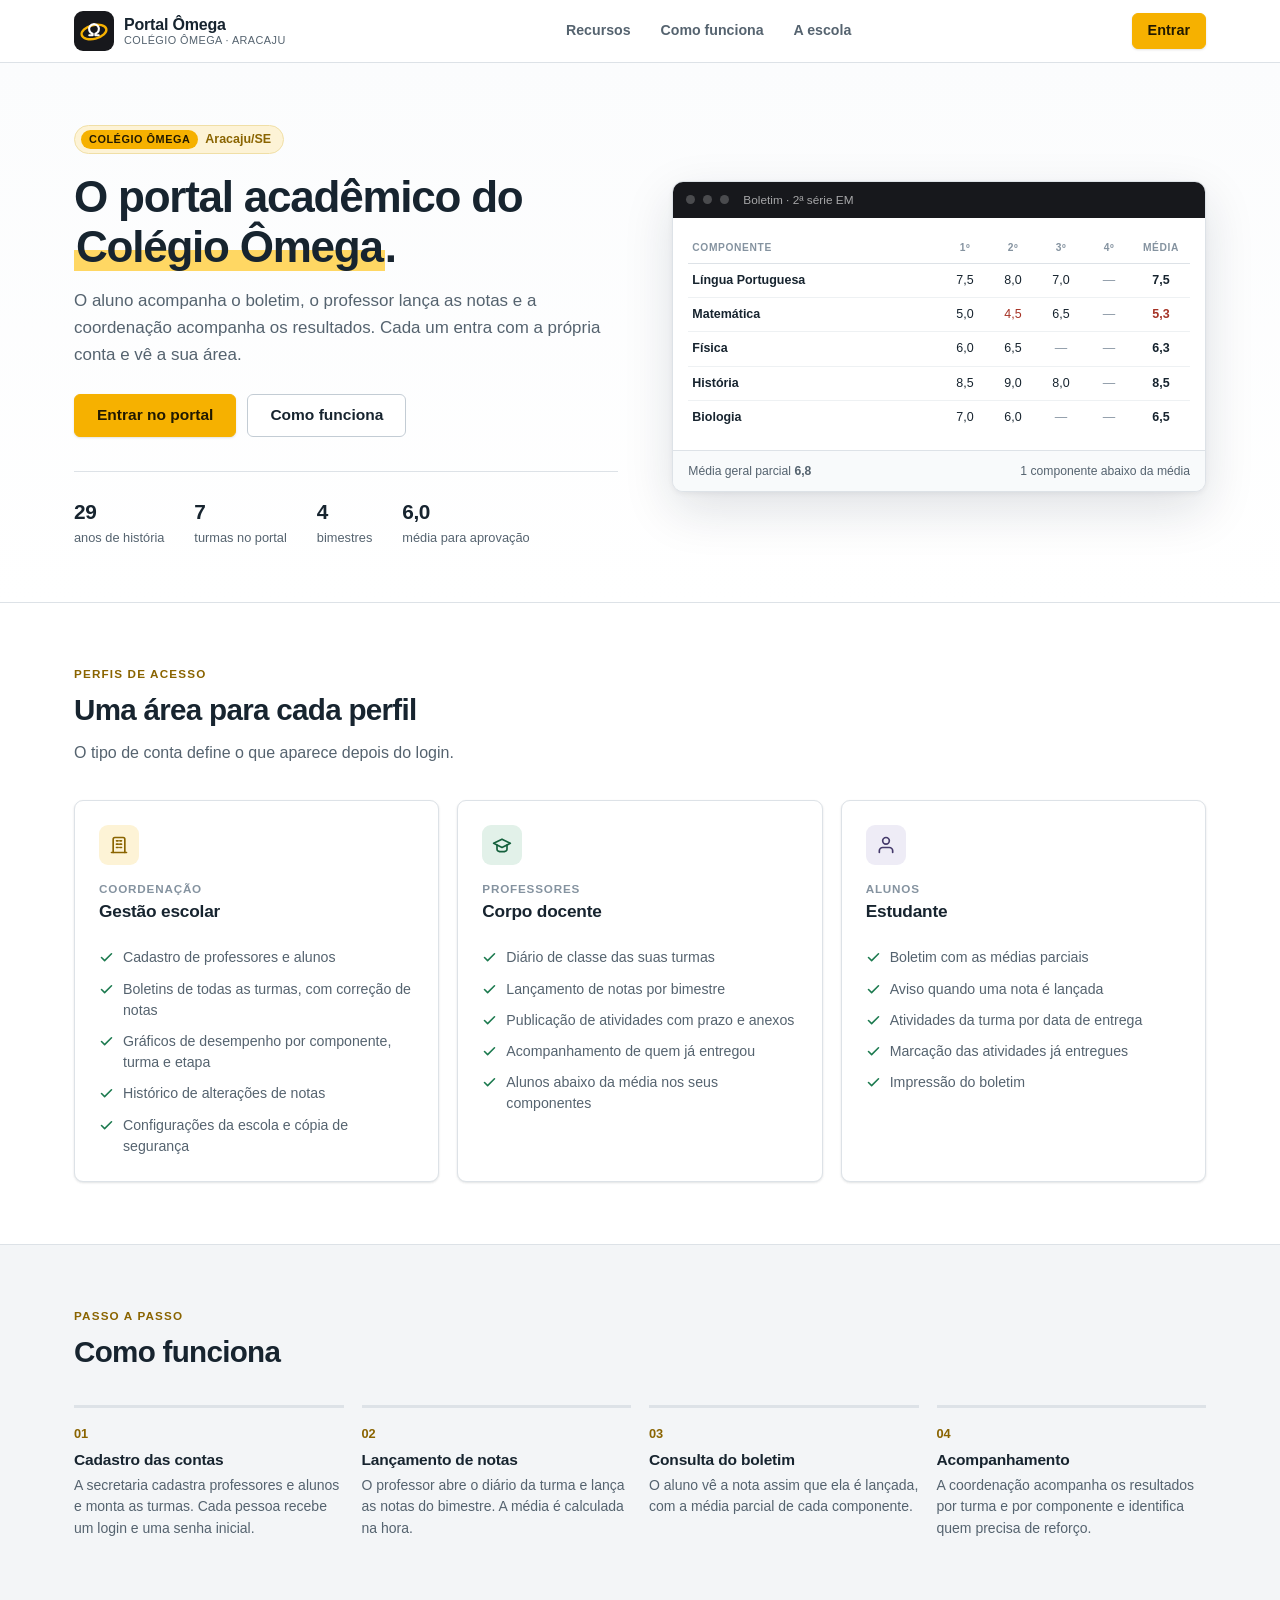
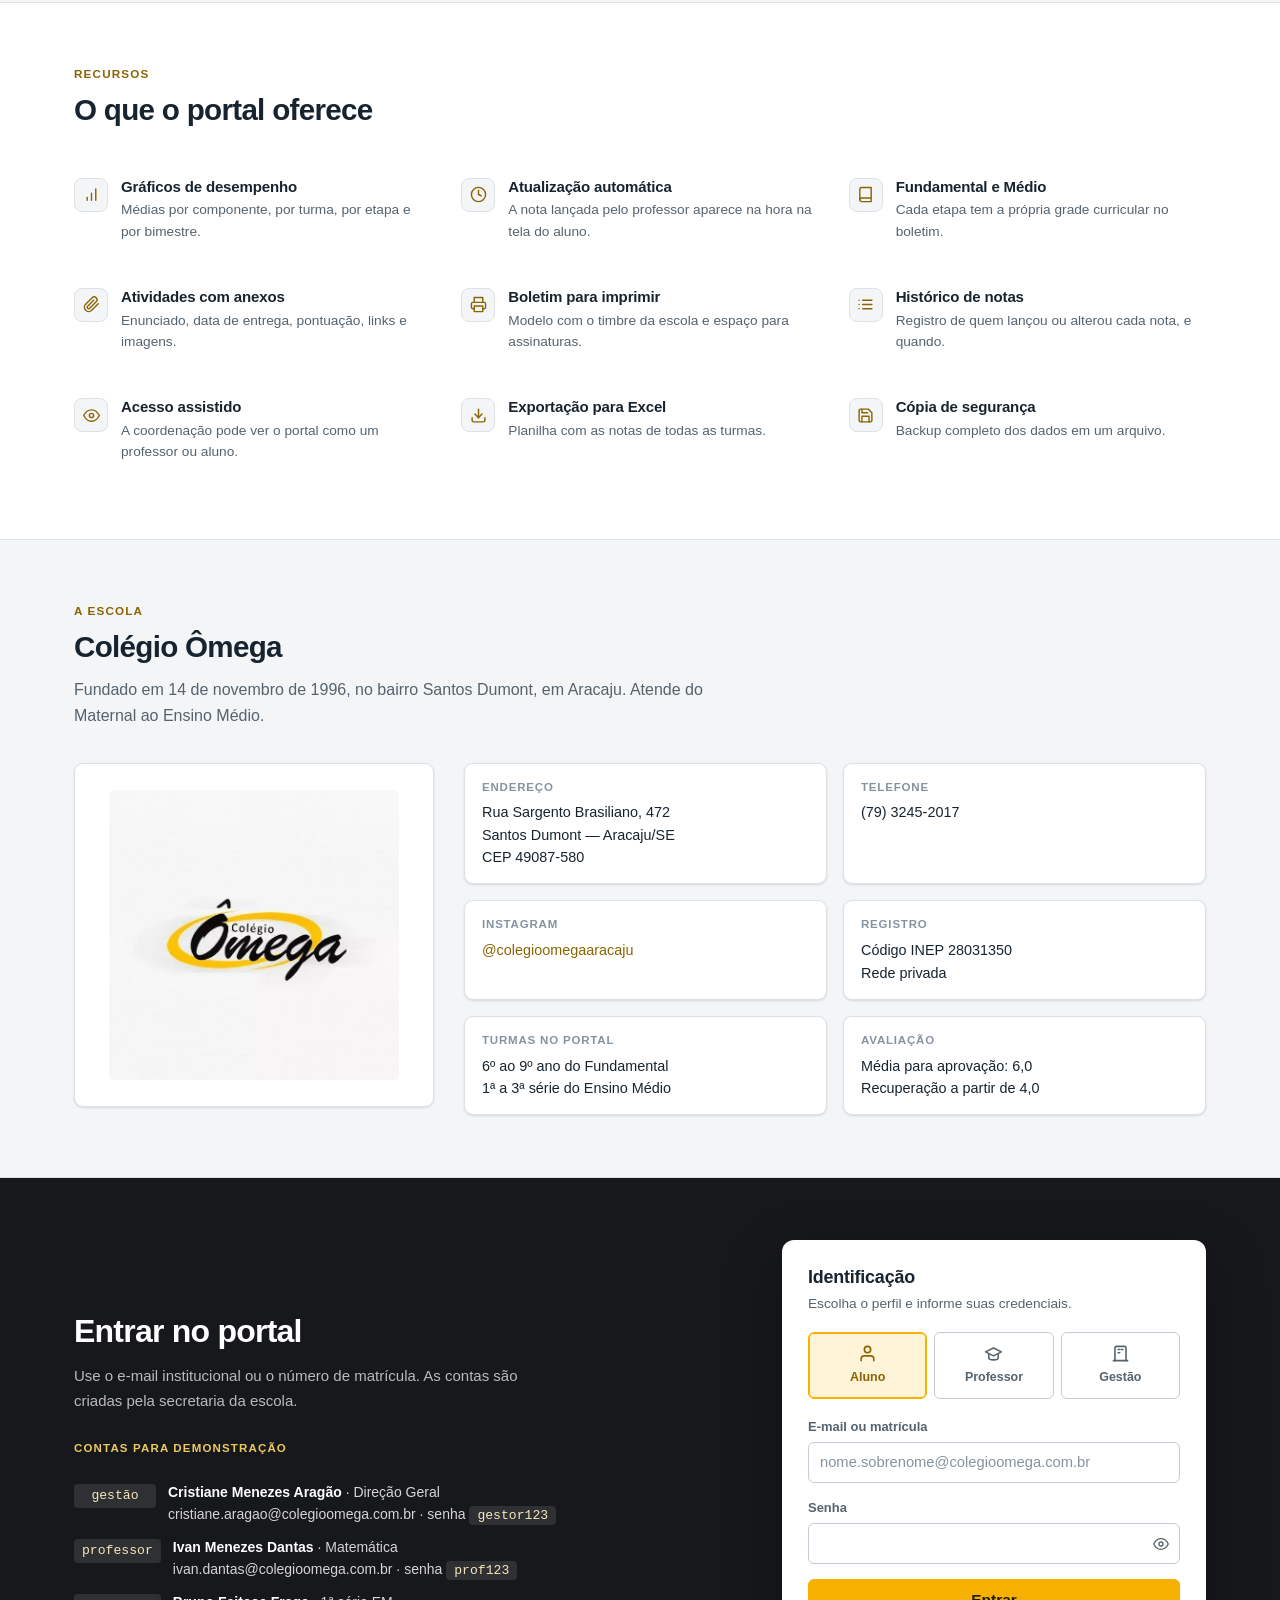
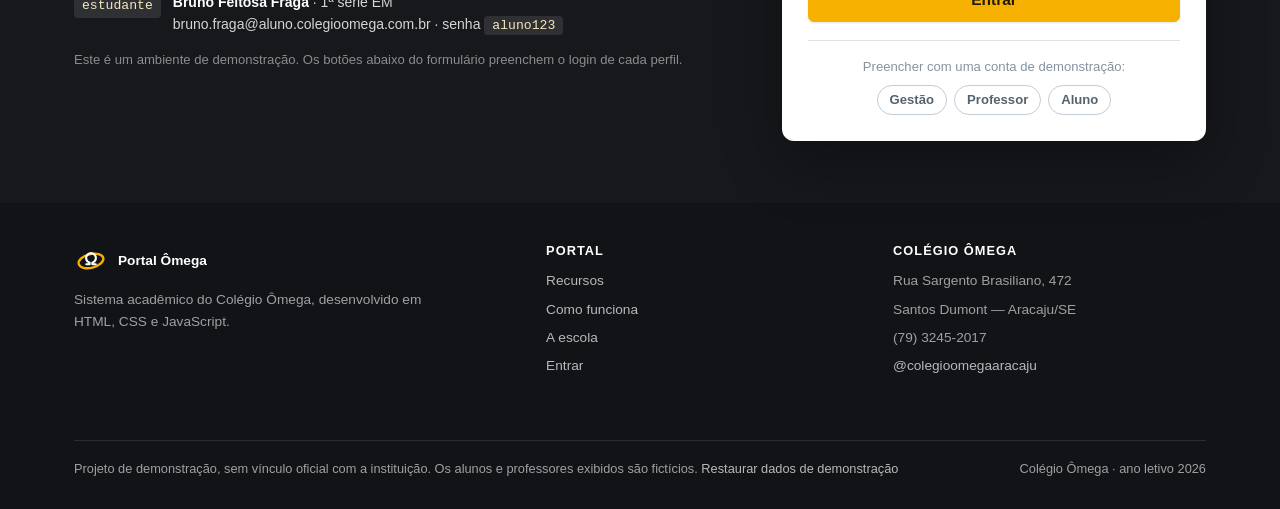
==== commit 3d664498: "Identidade real do Colégio Ômega, textos diretos e animações Marca: paleta refeita a partir do logot" ====
--- a/index.html
+++ b/index.html
@@ -3,11 +3,11 @@
 <head>
 <meta charset="utf-8">
 <meta name="viewport" content="width=device-width, initial-scale=1">
-<title>Portal Ômega — Sistema Acadêmico do Colégio Ômega</title>
-<meta name="description" content="Portal acadêmico do Colégio Ômega (Aracaju/SE): cadastro de professores e estudantes, diário de classe, boletim em tempo real, mural de atividades e indicadores para a gestão. Anos Finais e Ensino Médio.">
-<meta name="theme-color" content="#101f38">
-<meta property="og:title" content="Portal Ômega — Sistema Acadêmico do Colégio Ômega">
-<meta property="og:description" content="Gestão, corpo docente e estudantes na mesma plataforma. Boletim atualizado em tempo real e indicadores por componente curricular.">
+<title>Portal Ômega — Colégio Ômega, Aracaju/SE</title>
+<meta name="description" content="Portal acadêmico do Colégio Ômega: boletim online, lançamento de notas e atividades das turmas do 6º ano à 3ª série.">
+<meta name="theme-color" content="#17181c">
+<meta property="og:title" content="Portal Ômega — Colégio Ômega">
+<meta property="og:description" content="Boletim online, lançamento de notas e atividades das turmas. Acesso para alunos, professores e coordenação.">
 <meta property="og:type" content="website">
 <link rel="icon" href="assets/img/favicon.svg" type="image/svg+xml">
 <link rel="stylesheet" href="assets/css/base.css">
@@ -21,51 +21,49 @@
     <a class="marca-portal" href="index.html">
       <span class="escudo">
         <svg class="marca-omega" viewBox="0 0 64 64" fill="none" aria-hidden="true">
-          <path d="M18 45h10v-4a14 14 0 1 1 8 0v4h10" stroke="currentColor" stroke-width="6" stroke-linecap="round" stroke-linejoin="round"/>
+          <ellipse cx="32" cy="34" rx="27" ry="14.5" transform="rotate(-14 32 34)" stroke="#f6b100" stroke-width="5"/>
+          <path d="M22 41h7v-3a10.5 10.5 0 1 1 6 0v3h7" stroke="currentColor" stroke-width="4.6" stroke-linecap="round" stroke-linejoin="round"/>
         </svg>
       </span>
       <span class="txt"><b>Portal Ômega</b><small>Colégio Ômega · Aracaju</small></span>
     </a>
     <nav class="nav-portal">
-      <a href="#perfis">Perfis de acesso</a>
+      <a href="#recursos">Recursos</a>
       <a href="#funcionamento">Como funciona</a>
-      <a href="#recursos">Recursos</a>
       <a href="#escola">A escola</a>
     </nav>
-    <a class="btn btn-principal" href="#acesso" style="margin-left:auto">Entrar no portal</a>
+    <a class="btn btn-principal" href="#acesso" style="margin-left:auto">Entrar</a>
   </div>
 </header>
 
 <!-- ====================================================== Abertura ==== -->
 <section class="abertura">
   <div class="envelope">
-    <div>
-      <span class="tarja"><b>Colégio Ômega</b> Aracaju/SE · Anos Finais e Ensino Médio</span>
-      <h1>A secretaria, a sala de aula e o boletim do estudante <em>no mesmo lugar</em>.</h1>
+    <div class="entrada-hero">
+      <span class="tarja"><b>Colégio Ômega</b> Aracaju/SE</span>
+      <h1>O portal acadêmico do <em>Colégio Ômega</em>.</h1>
       <p class="chamada">
-        Há 29 anos o Ômega abre portas para o conhecimento. O Portal Ômega organiza o que
-        hoje vive espalhado em cadernetas, planilhas e grupos de mensagem: a gestão cadastra
-        o quadro docente e acompanha os indicadores, o professor lança as notas e publica as
-        atividades, e o estudante vê tudo no mesmo instante em que é registrado.
+        O aluno acompanha o boletim, o professor lança as notas e a coordenação
+        acompanha os resultados. Cada um entra com a própria conta e vê a sua área.
       </p>
       <div class="botoes">
-        <a class="btn btn-principal btn-g" href="#acesso">Acessar o portal</a>
-        <a class="btn btn-neutro btn-g" href="#funcionamento">Ver como funciona</a>
+        <a class="btn btn-principal btn-g" href="#acesso">Entrar no portal</a>
+        <a class="btn btn-neutro btn-g" href="#funcionamento">Como funciona</a>
       </div>
 
       <div class="tiras">
-        <div class="t"><div class="n">29</div><div class="d">anos de escola</div></div>
-        <div class="t"><div class="n">7</div><div class="d">turmas</div></div>
-        <div class="t"><div class="n">4</div><div class="d">bimestres</div></div>
-        <div class="t"><div class="n">6,0</div><div class="d">média mínima</div></div>
-      </div>
-    </div>
-
-    <!-- Prévia estática do boletim, só para ilustrar a tela real -->
+        <div class="t"><div class="n" data-contar="29">0</div><div class="d">anos de história</div></div>
+        <div class="t"><div class="n" data-contar="7">0</div><div class="d">turmas no portal</div></div>
+        <div class="t"><div class="n" data-contar="4">0</div><div class="d">bimestres</div></div>
+        <div class="t"><div class="n">6,0</div><div class="d">média para aprovação</div></div>
+      </div>
+    </div>
+
+    <!-- Prévia do boletim, com os mesmos estilos da tela real -->
     <div class="maquete" aria-hidden="true">
       <div class="maq-topo">
         <i></i><i></i><i></i>
-        <span>Boletim · 2ª série EM · Colégio Ômega</span>
+        <span>Boletim · 2ª série EM</span>
       </div>
       <div class="maq-corpo">
         <div class="maq-linha cab">
@@ -104,58 +102,55 @@
 <!-- ======================================================== Perfis ==== -->
 <section class="secao" id="perfis">
   <div class="envelope">
-    <div class="cabeca-secao">
-      <div class="olho">Quem usa o portal</div>
-      <h2>Três perfis, cada um com a sua tela</h2>
-      <p>
-        O acesso é definido no cadastro. Ninguém precisa aprender uma tela que não vai usar:
-        cada perfil entra direto no que é da sua responsabilidade.
-      </p>
+    <div class="cabeca-secao rev">
+      <div class="olho">Perfis de acesso</div>
+      <h2>Uma área para cada perfil</h2>
+      <p>O tipo de conta define o que aparece depois do login.</p>
     </div>
 
     <div class="perfis">
-      <article class="perfil gestor">
+      <article class="perfil gestor rev">
         <div class="emblema" aria-hidden="true">
           <svg viewBox="0 0 24 24" fill="none" stroke="currentColor" stroke-width="2" stroke-linecap="round" stroke-linejoin="round"><path d="M3 21h18"/><path d="M5 21V5a2 2 0 0 1 2-2h10a2 2 0 0 1 2 2v16"/><path d="M9 7h2M13 7h2M9 11h2M13 11h2M9 15h2M13 15h2"/></svg>
         </div>
-        <div class="papel-nome">Perfil 01</div>
+        <div class="papel-nome">Coordenação</div>
         <h3>Gestão escolar</h3>
         <ul>
-          <li><svg viewBox="0 0 24 24" fill="none" stroke="currentColor" stroke-width="2.5" stroke-linecap="round" stroke-linejoin="round"><polyline points="20 6 9 17 4 12"/></svg>Cadastra as contas de professores e define os componentes de cada um</li>
-          <li><svg viewBox="0 0 24 24" fill="none" stroke="currentColor" stroke-width="2.5" stroke-linecap="round" stroke-linejoin="round"><polyline points="20 6 9 17 4 12"/></svg>Matricula estudantes e distribui as turmas do 6º ano à 3ª série</li>
-          <li><svg viewBox="0 0 24 24" fill="none" stroke="currentColor" stroke-width="2.5" stroke-linecap="round" stroke-linejoin="round"><polyline points="20 6 9 17 4 12"/></svg>Abre o boletim de qualquer estudante e corrige notas quando necessário</li>
-          <li><svg viewBox="0 0 24 24" fill="none" stroke="currentColor" stroke-width="2.5" stroke-linecap="round" stroke-linejoin="round"><polyline points="20 6 9 17 4 12"/></svg>Compara médias por componente, por turma e por etapa em gráficos</li>
-          <li><svg viewBox="0 0 24 24" fill="none" stroke="currentColor" stroke-width="2.5" stroke-linecap="round" stroke-linejoin="round"><polyline points="20 6 9 17 4 12"/></svg>Consulta a ficha de cada conta docente e o histórico de alterações</li>
+          <li><svg viewBox="0 0 24 24" fill="none" stroke="currentColor" stroke-width="2.5" stroke-linecap="round" stroke-linejoin="round"><polyline points="20 6 9 17 4 12"/></svg>Cadastro de professores e alunos</li>
+          <li><svg viewBox="0 0 24 24" fill="none" stroke="currentColor" stroke-width="2.5" stroke-linecap="round" stroke-linejoin="round"><polyline points="20 6 9 17 4 12"/></svg>Boletins de todas as turmas, com correção de notas</li>
+          <li><svg viewBox="0 0 24 24" fill="none" stroke="currentColor" stroke-width="2.5" stroke-linecap="round" stroke-linejoin="round"><polyline points="20 6 9 17 4 12"/></svg>Gráficos de desempenho por componente, turma e etapa</li>
+          <li><svg viewBox="0 0 24 24" fill="none" stroke="currentColor" stroke-width="2.5" stroke-linecap="round" stroke-linejoin="round"><polyline points="20 6 9 17 4 12"/></svg>Histórico de alterações de notas</li>
+          <li><svg viewBox="0 0 24 24" fill="none" stroke="currentColor" stroke-width="2.5" stroke-linecap="round" stroke-linejoin="round"><polyline points="20 6 9 17 4 12"/></svg>Configurações da escola e cópia de segurança</li>
         </ul>
       </article>
 
-      <article class="perfil docente">
+      <article class="perfil docente rev">
         <div class="emblema" aria-hidden="true">
           <svg viewBox="0 0 24 24" fill="none" stroke="currentColor" stroke-width="2" stroke-linecap="round" stroke-linejoin="round"><path d="M22 10 12 5 2 10l10 5 10-5z"/><path d="M6 12v5c0 1.66 2.69 3 6 3s6-1.34 6-3v-5"/></svg>
         </div>
-        <div class="papel-nome">Perfil 02</div>
+        <div class="papel-nome">Professores</div>
         <h3>Corpo docente</h3>
         <ul>
-          <li><svg viewBox="0 0 24 24" fill="none" stroke="currentColor" stroke-width="2.5" stroke-linecap="round" stroke-linejoin="round"><polyline points="20 6 9 17 4 12"/></svg>Diário de classe com todos os estudantes da turma e os quatro bimestres</li>
-          <li><svg viewBox="0 0 24 24" fill="none" stroke="currentColor" stroke-width="2.5" stroke-linecap="round" stroke-linejoin="round"><polyline points="20 6 9 17 4 12"/></svg>Lançamento em lote, com média e situação calculadas na hora</li>
-          <li><svg viewBox="0 0 24 24" fill="none" stroke="currentColor" stroke-width="2.5" stroke-linecap="round" stroke-linejoin="round"><polyline points="20 6 9 17 4 12"/></svg>O sistema só oferece os componentes que ele leciona naquela turma</li>
-          <li><svg viewBox="0 0 24 24" fill="none" stroke="currentColor" stroke-width="2.5" stroke-linecap="round" stroke-linejoin="round"><polyline points="20 6 9 17 4 12"/></svg>Publica atividades com prazo, prioridade, pontuação e anexos</li>
-          <li><svg viewBox="0 0 24 24" fill="none" stroke="currentColor" stroke-width="2.5" stroke-linecap="round" stroke-linejoin="round"><polyline points="20 6 9 17 4 12"/></svg>Vê quantos estudantes já marcaram cada atividade como entregue</li>
+          <li><svg viewBox="0 0 24 24" fill="none" stroke="currentColor" stroke-width="2.5" stroke-linecap="round" stroke-linejoin="round"><polyline points="20 6 9 17 4 12"/></svg>Diário de classe das suas turmas</li>
+          <li><svg viewBox="0 0 24 24" fill="none" stroke="currentColor" stroke-width="2.5" stroke-linecap="round" stroke-linejoin="round"><polyline points="20 6 9 17 4 12"/></svg>Lançamento de notas por bimestre</li>
+          <li><svg viewBox="0 0 24 24" fill="none" stroke="currentColor" stroke-width="2.5" stroke-linecap="round" stroke-linejoin="round"><polyline points="20 6 9 17 4 12"/></svg>Publicação de atividades com prazo e anexos</li>
+          <li><svg viewBox="0 0 24 24" fill="none" stroke="currentColor" stroke-width="2.5" stroke-linecap="round" stroke-linejoin="round"><polyline points="20 6 9 17 4 12"/></svg>Acompanhamento de quem já entregou</li>
+          <li><svg viewBox="0 0 24 24" fill="none" stroke="currentColor" stroke-width="2.5" stroke-linecap="round" stroke-linejoin="round"><polyline points="20 6 9 17 4 12"/></svg>Alunos abaixo da média nos seus componentes</li>
         </ul>
       </article>
 
-      <article class="perfil aluno">
+      <article class="perfil aluno rev">
         <div class="emblema" aria-hidden="true">
           <svg viewBox="0 0 24 24" fill="none" stroke="currentColor" stroke-width="2" stroke-linecap="round" stroke-linejoin="round"><path d="M20 21v-2a4 4 0 0 0-4-4H8a4 4 0 0 0-4 4v2"/><circle cx="12" cy="7" r="4"/></svg>
         </div>
-        <div class="papel-nome">Perfil 03</div>
+        <div class="papel-nome">Alunos</div>
         <h3>Estudante</h3>
         <ul>
-          <li><svg viewBox="0 0 24 24" fill="none" stroke="currentColor" stroke-width="2.5" stroke-linecap="round" stroke-linejoin="round"><polyline points="20 6 9 17 4 12"/></svg>Boletim atualizado no mesmo instante em que o professor lança a nota</li>
-          <li><svg viewBox="0 0 24 24" fill="none" stroke="currentColor" stroke-width="2.5" stroke-linecap="round" stroke-linejoin="round"><polyline points="20 6 9 17 4 12"/></svg>Média parcial mesmo com bimestres ainda em aberto</li>
-          <li><svg viewBox="0 0 24 24" fill="none" stroke="currentColor" stroke-width="2.5" stroke-linecap="round" stroke-linejoin="round"><polyline points="20 6 9 17 4 12"/></svg>Quanto falta somar para fechar o ano na média em cada componente</li>
-          <li><svg viewBox="0 0 24 24" fill="none" stroke="currentColor" stroke-width="2.5" stroke-linecap="round" stroke-linejoin="round"><polyline points="20 6 9 17 4 12"/></svg>Mural com todas as atividades da turma, ordenadas por urgência</li>
-          <li><svg viewBox="0 0 24 24" fill="none" stroke="currentColor" stroke-width="2.5" stroke-linecap="round" stroke-linejoin="round"><polyline points="20 6 9 17 4 12"/></svg>Marca o que já entregou e enxerga o que está atrasado</li>
+          <li><svg viewBox="0 0 24 24" fill="none" stroke="currentColor" stroke-width="2.5" stroke-linecap="round" stroke-linejoin="round"><polyline points="20 6 9 17 4 12"/></svg>Boletim com as médias parciais</li>
+          <li><svg viewBox="0 0 24 24" fill="none" stroke="currentColor" stroke-width="2.5" stroke-linecap="round" stroke-linejoin="round"><polyline points="20 6 9 17 4 12"/></svg>Aviso quando uma nota é lançada</li>
+          <li><svg viewBox="0 0 24 24" fill="none" stroke="currentColor" stroke-width="2.5" stroke-linecap="round" stroke-linejoin="round"><polyline points="20 6 9 17 4 12"/></svg>Atividades da turma por data de entrega</li>
+          <li><svg viewBox="0 0 24 24" fill="none" stroke="currentColor" stroke-width="2.5" stroke-linecap="round" stroke-linejoin="round"><polyline points="20 6 9 17 4 12"/></svg>Marcação das atividades já entregues</li>
+          <li><svg viewBox="0 0 24 24" fill="none" stroke="currentColor" stroke-width="2.5" stroke-linecap="round" stroke-linejoin="round"><polyline points="20 6 9 17 4 12"/></svg>Impressão do boletim</li>
         </ul>
       </article>
     </div>
@@ -165,47 +160,27 @@
 <!-- =================================================== Funcionamento == -->
 <section class="secao alterna" id="funcionamento">
   <div class="envelope">
-    <div class="cabeca-secao">
-      <div class="olho">Fluxo de trabalho</div>
-      <h2>Do cadastro ao boletim, em quatro etapas</h2>
-      <p>
-        A ordem importa: sem conta cadastrada não existe lançamento, e sem lançamento
-        não existe boletim. O portal segue exatamente essa cadeia.
-      </p>
+    <div class="cabeca-secao rev">
+      <div class="olho">Passo a passo</div>
+      <h2>Como funciona</h2>
     </div>
 
     <div class="passos">
-      <div class="passo">
-        <h4>A gestão abre as contas</h4>
-        <p>
-          A direção cadastra cada professor informando nome, e-mail institucional, formação,
-          turmas e os componentes que ele leciona. Faz o mesmo com os estudantes, indicando a
-          turma. A senha inicial é definida na hora e trocada pela pessoa no primeiro acesso.
-        </p>
-      </div>
-      <div class="passo">
-        <h4>O professor lança as notas</h4>
-        <p>
-          Ao entrar, o professor escolhe turma e componente e recebe o diário pronto, com
-          todos os estudantes e as quatro colunas bimestrais. Digita as notas, confere a média
-          calculada ao lado e salva tudo de uma vez.
-        </p>
-      </div>
-      <div class="passo">
-        <h4>O estudante recebe na hora</h4>
-        <p>
-          Não existe espera nem fechamento de bimestre para ver a nota. Assim que o
-          lançamento é salvo, o boletim muda sozinho e o estudante recebe um aviso indicando
-          qual componente foi atualizado.
-        </p>
-      </div>
-      <div class="passo">
-        <h4>A gestão acompanha o todo</h4>
-        <p>
-          O painel da direção consolida tudo: média da escola, comparativo entre Anos Finais
-          e Ensino Médio, evolução bimestre a bimestre, turmas com mais estudantes em risco e
-          a lista nominal de quem precisa de recuperação.
-        </p>
+      <div class="passo rev">
+        <h4>Cadastro das contas</h4>
+        <p>A secretaria cadastra professores e alunos e monta as turmas. Cada pessoa recebe um login e uma senha inicial.</p>
+      </div>
+      <div class="passo rev">
+        <h4>Lançamento de notas</h4>
+        <p>O professor abre o diário da turma e lança as notas do bimestre. A média é calculada na hora.</p>
+      </div>
+      <div class="passo rev">
+        <h4>Consulta do boletim</h4>
+        <p>O aluno vê a nota assim que ela é lançada, com a média parcial de cada componente.</p>
+      </div>
+      <div class="passo rev">
+        <h4>Acompanhamento</h4>
+        <p>A coordenação acompanha os resultados por turma e por componente e identifica quem precisa de reforço.</p>
       </div>
     </div>
   </div>
@@ -214,73 +189,73 @@
 <!-- ====================================================== Recursos ==== -->
 <section class="secao" id="recursos">
   <div class="envelope">
-    <div class="cabeca-secao">
-      <div class="olho">O que está pronto</div>
-      <h2>Recursos incluídos nesta versão</h2>
+    <div class="cabeca-secao rev">
+      <div class="olho">Recursos</div>
+      <h2>O que o portal oferece</h2>
     </div>
 
     <div class="recursos">
-      <div class="recurso">
+      <div class="recurso rev">
         <div class="ico"><svg viewBox="0 0 24 24" fill="none" stroke="currentColor" stroke-width="2" stroke-linecap="round" stroke-linejoin="round"><line x1="12" y1="20" x2="12" y2="10"/><line x1="18" y1="20" x2="18" y2="4"/><line x1="6" y1="20" x2="6" y2="16"/></svg></div>
         <div>
-          <h4>Indicadores em gráfico</h4>
-          <p>Média por componente com linha de corte em 6,0, distribuição de situação, evolução por bimestre e comparativo entre turmas e etapas.</p>
-        </div>
-      </div>
-      <div class="recurso">
+          <h4>Gráficos de desempenho</h4>
+          <p>Médias por componente, por turma, por etapa e por bimestre.</p>
+        </div>
+      </div>
+      <div class="recurso rev">
         <div class="ico"><svg viewBox="0 0 24 24" fill="none" stroke="currentColor" stroke-width="2" stroke-linecap="round" stroke-linejoin="round"><circle cx="12" cy="12" r="10"/><polyline points="12 6 12 12 16 14"/></svg></div>
         <div>
-          <h4>Atualização em tempo real</h4>
-          <p>As telas abertas conversam entre si. O que o professor salva aparece no boletim do estudante sem recarregar a página.</p>
-        </div>
-      </div>
-      <div class="recurso">
+          <h4>Atualização automática</h4>
+          <p>A nota lançada pelo professor aparece na hora na tela do aluno.</p>
+        </div>
+      </div>
+      <div class="recurso rev">
         <div class="ico"><svg viewBox="0 0 24 24" fill="none" stroke="currentColor" stroke-width="2" stroke-linecap="round" stroke-linejoin="round"><path d="M4 19.5A2.5 2.5 0 0 1 6.5 17H20"/><path d="M6.5 2H20v20H6.5A2.5 2.5 0 0 1 4 19.5v-15A2.5 2.5 0 0 1 6.5 2z"/></svg></div>
         <div>
-          <h4>Duas matrizes curriculares</h4>
-          <p>Anos Finais e Ensino Médio têm componentes diferentes. O boletim, o diário e os relatórios respeitam a matriz de cada turma automaticamente.</p>
-        </div>
-      </div>
-      <div class="recurso">
+          <h4>Fundamental e Médio</h4>
+          <p>Cada etapa tem a própria grade curricular no boletim.</p>
+        </div>
+      </div>
+      <div class="recurso rev">
         <div class="ico"><svg viewBox="0 0 24 24" fill="none" stroke="currentColor" stroke-width="2" stroke-linecap="round" stroke-linejoin="round"><path d="M21.44 11.05l-9.19 9.19a6 6 0 0 1-8.49-8.49l9.19-9.19a4 4 0 0 1 5.66 5.66l-9.2 9.19a2 2 0 0 1-2.83-2.83l8.49-8.48"/></svg></div>
         <div>
-          <h4>Atividades com anexo</h4>
-          <p>Título, descrição, data de entrega, prioridade, valor em pontos, link externo e imagens anexadas direto no mural da turma.</p>
-        </div>
-      </div>
-      <div class="recurso">
+          <h4>Atividades com anexos</h4>
+          <p>Enunciado, data de entrega, pontuação, links e imagens.</p>
+        </div>
+      </div>
+      <div class="recurso rev">
         <div class="ico"><svg viewBox="0 0 24 24" fill="none" stroke="currentColor" stroke-width="2" stroke-linecap="round" stroke-linejoin="round"><polyline points="6 9 6 2 18 2 18 9"/><path d="M6 18H4a2 2 0 0 1-2-2v-5a2 2 0 0 1 2-2h16a2 2 0 0 1 2 2v5a2 2 0 0 1-2 2h-2"/><rect x="6" y="14" width="12" height="8"/></svg></div>
         <div>
-          <h4>Boletim para impressão</h4>
-          <p>Layout próprio de impressão, com o timbre do Ômega, endereço, código INEP, dados do estudante e espaço para as assinaturas.</p>
-        </div>
-      </div>
-      <div class="recurso">
+          <h4>Boletim para imprimir</h4>
+          <p>Modelo com o timbre da escola e espaço para assinaturas.</p>
+        </div>
+      </div>
+      <div class="recurso rev">
         <div class="ico"><svg viewBox="0 0 24 24" fill="none" stroke="currentColor" stroke-width="2" stroke-linecap="round" stroke-linejoin="round"><line x1="8" y1="6" x2="21" y2="6"/><line x1="8" y1="12" x2="21" y2="12"/><line x1="8" y1="18" x2="21" y2="18"/><line x1="3" y1="6" x2="3.01" y2="6"/><line x1="3" y1="12" x2="3.01" y2="12"/><line x1="3" y1="18" x2="3.01" y2="18"/></svg></div>
         <div>
-          <h4>Registro de alterações</h4>
-          <p>Toda nota alterada fica registrada com autor, data e valor anterior. A gestão consulta o histórico quando precisa justificar uma correção.</p>
-        </div>
-      </div>
-      <div class="recurso">
+          <h4>Histórico de notas</h4>
+          <p>Registro de quem lançou ou alterou cada nota, e quando.</p>
+        </div>
+      </div>
+      <div class="recurso rev">
         <div class="ico"><svg viewBox="0 0 24 24" fill="none" stroke="currentColor" stroke-width="2" stroke-linecap="round" stroke-linejoin="round"><path d="M1 12s4-8 11-8 11 8 11 8-4 8-11 8-11-8-11-8z"/><circle cx="12" cy="12" r="3"/></svg></div>
         <div>
           <h4>Acesso assistido</h4>
-          <p>A direção pode abrir o portal com a conta de um professor ou estudante para conferir o que a pessoa está vendo — sempre com aviso na tela e registro.</p>
-        </div>
-      </div>
-      <div class="recurso">
+          <p>A coordenação pode ver o portal como um professor ou aluno.</p>
+        </div>
+      </div>
+      <div class="recurso rev">
         <div class="ico"><svg viewBox="0 0 24 24" fill="none" stroke="currentColor" stroke-width="2" stroke-linecap="round" stroke-linejoin="round"><path d="M21 15v4a2 2 0 0 1-2 2H5a2 2 0 0 1-2-2v-4"/><polyline points="7 10 12 15 17 10"/><line x1="12" y1="15" x2="12" y2="3"/></svg></div>
         <div>
-          <h4>Planilha e cópia de segurança</h4>
-          <p>Exportação dos boletins em CSV para abrir no Excel e backup completo da base num arquivo, para restaurar quando precisar.</p>
-        </div>
-      </div>
-      <div class="recurso">
-        <div class="ico"><svg viewBox="0 0 24 24" fill="none" stroke="currentColor" stroke-width="2" stroke-linecap="round" stroke-linejoin="round"><rect x="3" y="11" width="18" height="11" rx="2"/><path d="M7 11V7a5 5 0 0 1 10 0v4"/></svg></div>
-        <div>
-          <h4>Cada perfil vê o que é seu</h4>
-          <p>O professor só enxerga as próprias turmas e componentes; o estudante, apenas o próprio boletim. A gestão é o único perfil com visão completa.</p>
+          <h4>Exportação para Excel</h4>
+          <p>Planilha com as notas de todas as turmas.</p>
+        </div>
+      </div>
+      <div class="recurso rev">
+        <div class="ico"><svg viewBox="0 0 24 24" fill="none" stroke="currentColor" stroke-width="2" stroke-linecap="round" stroke-linejoin="round"><path d="M19 21H5a2 2 0 0 1-2-2V5a2 2 0 0 1 2-2h11l5 5v11a2 2 0 0 1-2 2z"/><polyline points="17 21 17 13 7 13 7 21"/><polyline points="7 3 7 8 15 8"/></svg></div>
+        <div>
+          <h4>Cópia de segurança</h4>
+          <p>Backup completo dos dados em um arquivo.</p>
         </div>
       </div>
     </div>
@@ -290,59 +265,46 @@
 <!-- ======================================================== A escola == -->
 <section class="secao alterna" id="escola">
   <div class="envelope">
-    <div class="cabeca-secao">
-      <div class="olho">Feito sob medida</div>
-      <h2>Configurado com os dados do Colégio Ômega</h2>
+    <div class="cabeca-secao rev">
+      <div class="olho">A escola</div>
+      <h2>Colégio Ômega</h2>
       <p>
-        O portal já nasce com a identificação da escola, a estrutura de turmas e as matrizes
-        curriculares do 6º ano à 3ª série. Nada de tela genérica: o timbre do boletim, o
-        cabeçalho do sistema e os relatórios saem com os dados do Ômega.
+        Fundado em 14 de novembro de 1996, no bairro Santos Dumont, em Aracaju.
+        Atende do Maternal ao Ensino Médio.
       </p>
     </div>
 
-    <div class="recursos">
-      <div class="recurso">
-        <div class="ico"><svg viewBox="0 0 24 24" fill="none" stroke="currentColor" stroke-width="2" stroke-linecap="round" stroke-linejoin="round"><path d="M3 21h18"/><path d="M5 21V5a2 2 0 0 1 2-2h10a2 2 0 0 1 2 2v16"/><path d="M9 7h2M13 7h2M9 11h2M13 11h2"/></svg></div>
-        <div>
-          <h4>Endereço</h4>
-          <p>Rua Sargento Brasiliano, 472 — Santos Dumont<br>Aracaju/SE · CEP 49087-580</p>
-        </div>
-      </div>
-      <div class="recurso">
-        <div class="ico"><svg viewBox="0 0 24 24" fill="none" stroke="currentColor" stroke-width="2" stroke-linecap="round" stroke-linejoin="round"><path d="M22 16.92v3a2 2 0 0 1-2.18 2 19.79 19.79 0 0 1-8.63-3.07 19.5 19.5 0 0 1-6-6 19.79 19.79 0 0 1-3.07-8.67A2 2 0 0 1 4.11 2h3a2 2 0 0 1 2 1.72c.13.96.36 1.9.7 2.81a2 2 0 0 1-.45 2.11L8.09 9.91a16 16 0 0 0 6 6l1.27-1.27a2 2 0 0 1 2.11-.45c.91.34 1.85.57 2.81.7A2 2 0 0 1 22 16.92z"/></svg></div>
-        <div>
-          <h4>Contato</h4>
-          <p>(79) 3245-2017<br><a href="https://www.instagram.com/colegioomegaaracaju/" target="_blank" rel="noopener">@colegioomegaaracaju</a></p>
-        </div>
-      </div>
-      <div class="recurso">
-        <div class="ico"><svg viewBox="0 0 24 24" fill="none" stroke="currentColor" stroke-width="2" stroke-linecap="round" stroke-linejoin="round"><path d="M13 2H6a2 2 0 0 0-2 2v16a2 2 0 0 0 2 2h12a2 2 0 0 0 2-2V9z"/><polyline points="13 2 13 9 20 9"/></svg></div>
-        <div>
-          <h4>Registro</h4>
-          <p>Código INEP 28031350<br>Rede privada · fundado em 14/11/1996</p>
-        </div>
-      </div>
-      <div class="recurso">
-        <div class="ico"><svg viewBox="0 0 24 24" fill="none" stroke="currentColor" stroke-width="2" stroke-linecap="round" stroke-linejoin="round"><path d="M22 10 12 5 2 10l10 5 10-5z"/><path d="M6 12v5c0 1.66 2.69 3 6 3s6-1.34 6-3v-5"/></svg></div>
-        <div>
-          <h4>Etapas no portal</h4>
-          <p>Anos Finais do Fundamental (6º ao 9º) e Ensino Médio (1ª a 3ª série), que são as etapas com boletim bimestral.</p>
-        </div>
-      </div>
-      <div class="recurso">
-        <div class="ico"><svg viewBox="0 0 24 24" fill="none" stroke="currentColor" stroke-width="2" stroke-linecap="round" stroke-linejoin="round"><circle cx="12" cy="12" r="10"/><circle cx="12" cy="12" r="6"/><circle cx="12" cy="12" r="2"/></svg></div>
-        <div>
-          <h4>Regra de avaliação</h4>
-          <p>Média mínima 6,0 sobre quatro bimestres, recuperação a partir de 4,0. Os valores são editáveis pela direção.</p>
-        </div>
-      </div>
-      <div class="recurso">
-        <div class="ico"><svg viewBox="0 0 24 24" fill="none" stroke="currentColor" stroke-width="2" stroke-linecap="round" stroke-linejoin="round"><path d="M12 22s8-4 8-10V5l-8-3-8 3v7c0 6 8 10 8 10z"/></svg></div>
-        <div>
-          <h4>Sem itinerários no boletim</h4>
-          <p>No Ensino Médio entram apenas os 12 componentes da Formação Geral Básica. Itinerários formativos não geram nota.</p>
-        </div>
-      </div>
+    <div class="escola-grade">
+      <div class="cartao-logo rev">
+        <img src="assets/img/logo-colegio-omega.jpg" alt="Logotipo do Colégio Ômega" width="607" height="596">
+      </div>
+
+      <dl class="ficha-escola rev">
+        <div>
+          <dt>Endereço</dt>
+          <dd>Rua Sargento Brasiliano, 472<br>Santos Dumont — Aracaju/SE<br>CEP 49087-580</dd>
+        </div>
+        <div>
+          <dt>Telefone</dt>
+          <dd>(79) 3245-2017</dd>
+        </div>
+        <div>
+          <dt>Instagram</dt>
+          <dd><a href="https://www.instagram.com/colegioomegaaracaju/" target="_blank" rel="noopener">@colegioomegaaracaju</a></dd>
+        </div>
+        <div>
+          <dt>Registro</dt>
+          <dd>Código INEP 28031350<br>Rede privada</dd>
+        </div>
+        <div>
+          <dt>Turmas no portal</dt>
+          <dd>6º ao 9º ano do Fundamental<br>1ª a 3ª série do Ensino Médio</dd>
+        </div>
+        <div>
+          <dt>Avaliação</dt>
+          <dd>Média para aprovação: 6,0<br>Recuperação a partir de 4,0</dd>
+        </div>
+      </dl>
     </div>
   </div>
 </section>
@@ -350,27 +312,26 @@
 <!-- ======================================================== Acesso ===== -->
 <section class="secao-acesso" id="acesso">
   <div class="envelope">
-    <div>
+    <div class="rev">
       <h2>Entrar no portal</h2>
       <p class="texto">
-        Selecione o seu perfil e informe o e-mail institucional ou a matrícula.
-        Se você ainda não tem conta, procure a secretaria do Ômega: todo acesso é criado
-        pela gestão escolar.
+        Use o e-mail institucional ou o número de matrícula. As contas são criadas
+        pela secretaria da escola.
       </p>
 
       <div style="margin-top:26px">
-        <div class="olho" style="color:#9db9e8;font-size:.72rem;font-weight:700;letter-spacing:.1em;text-transform:uppercase">
-          Contas de demonstração
+        <div class="olho" style="color:#ecc95e;font-size:.72rem;font-weight:700;letter-spacing:.1em;text-transform:uppercase">
+          Contas para demonstração
         </div>
         <ul class="lista-conta" id="contasDemo"></ul>
         <p class="pequeno" style="color:rgba(255,255,255,.5);margin-top:14px">
-          Use os atalhos abaixo do formulário para preencher qualquer uma delas com um clique.
-          Para ver o boletim atualizando ao vivo, abra o professor numa aba e o estudante em outra.
+          Este é um ambiente de demonstração. Os botões abaixo do formulário
+          preenchem o login de cada perfil.
         </p>
       </div>
     </div>
 
-    <div class="painel-entrada">
+    <div class="painel-entrada rev">
       <h3>Identificação</h3>
       <p class="sub">Escolha o perfil e informe suas credenciais.</p>
 
@@ -381,7 +342,7 @@
             <label>
               <input type="radio" name="perfil" value="aluno" checked>
               <svg viewBox="0 0 24 24" fill="none" stroke="currentColor" stroke-width="2" stroke-linecap="round" stroke-linejoin="round"><path d="M20 21v-2a4 4 0 0 0-4-4H8a4 4 0 0 0-4 4v2"/><circle cx="12" cy="7" r="4"/></svg>
-              Estudante
+              Aluno
             </label>
             <label>
               <input type="radio" name="perfil" value="professor">
@@ -391,13 +352,13 @@
             <label>
               <input type="radio" name="perfil" value="gestor">
               <svg viewBox="0 0 24 24" fill="none" stroke="currentColor" stroke-width="2" stroke-linecap="round" stroke-linejoin="round"><path d="M3 21h18"/><path d="M5 21V5a2 2 0 0 1 2-2h10a2 2 0 0 1 2 2v16"/><path d="M9 7h2M13 7h2M9 11h2"/></svg>
-              Gestor
+              Gestão
             </label>
           </div>
         </fieldset>
 
         <div class="campo">
-          <label for="identificador">E-mail institucional ou matrícula</label>
+          <label for="identificador">E-mail ou matrícula</label>
           <input class="entrada" type="text" id="identificador" name="identificador"
                  autocomplete="username" placeholder="nome.sobrenome@colegioomega.com.br" required>
         </div>
@@ -418,11 +379,11 @@
       </form>
 
       <div class="rodape-form">
-        <div class="pequeno texto-3" style="margin-bottom:8px">Preencher automaticamente:</div>
+        <div class="pequeno texto-3" style="margin-bottom:8px">Preencher com uma conta de demonstração:</div>
         <div class="filtros" style="justify-content:center">
           <button type="button" class="chip" data-demo="gestor">Gestão</button>
           <button type="button" class="chip" data-demo="professor">Professor</button>
-          <button type="button" class="chip" data-demo="aluno">Estudante</button>
+          <button type="button" class="chip" data-demo="aluno">Aluno</button>
         </div>
       </div>
     </div>
@@ -436,24 +397,23 @@
       <div class="marca-rodape">
         <span class="escudo">
           <svg class="marca-omega" viewBox="0 0 64 64" fill="none" aria-hidden="true">
-            <path d="M18 45h10v-4a14 14 0 1 1 8 0v4h10" stroke="#ffffff" stroke-width="6" stroke-linecap="round" stroke-linejoin="round"/>
+            <ellipse cx="32" cy="34" rx="27" ry="14.5" transform="rotate(-14 32 34)" stroke="#f6b100" stroke-width="5"/>
+            <path d="M22 41h7v-3a10.5 10.5 0 1 1 6 0v3h7" stroke="#ffffff" stroke-width="4.6" stroke-linecap="round" stroke-linejoin="round"/>
           </svg>
         </span>
         <b>Portal Ômega</b>
       </div>
-      <p style="max-width:400px;line-height:1.6">
-        Sistema acadêmico escrito em HTML, CSS e JavaScript puro, sem dependências externas,
-        configurado com os dados públicos do Colégio Ômega — Aracaju/SE.
+      <p style="max-width:380px;line-height:1.6">
+        Sistema acadêmico do Colégio Ômega, desenvolvido em HTML, CSS e JavaScript.
       </p>
     </div>
     <div>
-      <h5>Navegação</h5>
+      <h5>Portal</h5>
       <ul>
-        <li><a href="#perfis">Perfis de acesso</a></li>
+        <li><a href="#recursos">Recursos</a></li>
         <li><a href="#funcionamento">Como funciona</a></li>
-        <li><a href="#recursos">Recursos</a></li>
         <li><a href="#escola">A escola</a></li>
-        <li><a href="#acesso">Entrar no portal</a></li>
+        <li><a href="#acesso">Entrar</a></li>
       </ul>
     </div>
     <div>
@@ -467,8 +427,8 @@
     </div>
     <div class="fino" style="grid-column:1/-1">
       <span>
-        Projeto acadêmico independente, sem vínculo oficial com a instituição.
-        Os dados de pessoas são fictícios e ficam apenas neste navegador.
+        Projeto de demonstração, sem vínculo oficial com a instituição.
+        Os alunos e professores exibidos são fictícios.
         <a href="#" id="zerarBase">Restaurar dados de demonstração</a>
       </span>
       <span id="rodapeAno"></span>
--- a/assets/css/base.css
+++ b/assets/css/base.css
@@ -1,22 +1,22 @@
 /* ==========================================================================
    base.css — variaveis, reset e tipografia
-   SIGE — Sistema Integrado de Gestao Escolar
+   Portal Ômega — Colégio Ômega, Aracaju/SE
    ========================================================================== */
 
 :root {
   /* Cores institucionais */
-  --tinta-900: #101f38;
-  --tinta-800: #16294a;
-  --tinta-700: #1d3760;
-  --tinta-600: #2a4a7a;
+  /* Identidade do Colégio Ômega: elipse amarela e letras pretas. */
+  --tinta-900: #17181c;
+  --tinta-800: #1f2126;
+  --tinta-700: #2a2c33;
+  --tinta-600: #383b44;
 
-  --marca:        #1b4f9c;
-  --marca-escura: #143c78;
-  --marca-clara:  #e8effa;
-
-  /* Vermelho do símbolo Ômega. Só aparece na marca — os dados usam as cores
-     semânticas abaixo, para não competir com o vermelho de "abaixo da média". */
-  --omega: #c1272d;
+  --marca:        #f6b100;   /* amarelo do logotipo — fundos e destaques */
+  --marca-escura: #d99b00;   /* estado hover dos botões */
+  --marca-clara:  #fdf3d6;   /* fundos suaves */
+  --marca-borda:  #f0dfa6;   /* bordas dos fundos suaves */
+  --enlace:       #8a6400;   /* amarelo escurecido para texto e links */
+  --sobre-marca:  #211900;   /* texto sobre fundo amarelo */
 
   --verde:       #1c7a4f;
   --verde-claro: #e2f1e9;
@@ -74,7 +74,7 @@
 p  { margin: 0 0 .8em; }
 p:last-child { margin-bottom: 0; }
 
-a { color: var(--marca); text-decoration: none; }
+a { color: var(--enlace); text-decoration: none; }
 a:hover { text-decoration: underline; }
 
 ul, ol { margin: 0 0 1em; padding-left: 1.25em; }
@@ -109,7 +109,7 @@
   border-radius: 3px;
 }
 
-::selection { background: #bcdcee; }
+::selection { background: #fbe7ad; }
 
 /* Barras de rolagem discretas (WebKit) */
 ::-webkit-scrollbar { width: 11px; height: 11px; }
--- a/assets/css/componentes.css
+++ b/assets/css/componentes.css
@@ -24,7 +24,7 @@
 .btn-principal {
   background: var(--marca);
   border-color: var(--marca);
-  color: #fff;
+  color: var(--sobre-marca);
   box-shadow: var(--sombra-1);
 }
 .btn-principal:hover { background: var(--marca-escura); border-color: var(--marca-escura); }
@@ -88,7 +88,7 @@
 .entrada:focus, .selecao:focus, .area:focus {
   outline: 0;
   border-color: var(--marca);
-  box-shadow: 0 0 0 3px rgba(27,79,156,.15);
+  box-shadow: 0 0 0 3px rgba(246,177,0,.24);
 }
 .entrada::placeholder, .area::placeholder { color: var(--texto-3); }
 .entrada:disabled, .selecao:disabled { background: #f0f2f4; color: var(--texto-2); cursor: not-allowed; }
@@ -140,7 +140,7 @@
   font-family: var(--fonte-num); font-size: .89rem; font-weight: 600;
   background: var(--branco);
 }
-.nota-in:focus { outline: 0; border-color: var(--marca); box-shadow: 0 0 0 3px rgba(27,79,156,.15); }
+.nota-in:focus { outline: 0; border-color: var(--marca); box-shadow: 0 0 0 3px rgba(246,177,0,.24); }
 .nota-in.alterada { border-color: var(--ambar); background: var(--ambar-claro); }
 .nota-in.baixa { color: var(--rubro); }
 .nota-in.boa { color: var(--verde); }
@@ -177,7 +177,7 @@
 .selo-verde  { background: var(--verde-claro); color: #14603c; border-color: #c6e3d3; }
 .selo-ambar  { background: var(--ambar-claro); color: #7f5209; border-color: #efdcb4; }
 .selo-rubro  { background: var(--rubro-claro); color: #8b2a1f; border-color: #eecac4; }
-.selo-azul   { background: var(--marca-clara); color: #143c78; border-color: #c9d8f0; }
+.selo-azul   { background: #e9eef5; color: #33517a; border-color: #d3dde9; }
 .selo-cinza  { background: #eef1f3; color: var(--texto-2); border-color: #dde2e7; }
 .selo-roxo   { background: #eeecf6; color: #453a6b; border-color: #d7d1e9; }
 
@@ -230,14 +230,14 @@
 }
 .aviso svg { width: 17px; height: 17px; flex: none; margin-top: 2px; }
 .aviso strong { display: block; }
-.aviso-info  { background: var(--marca-clara); border-color: #c9d8f0; color: #143050; }
+.aviso-info  { background: #eef2f7; border-color: #d3dde9; color: #33517a; }
 .aviso-ok    { background: var(--verde-claro); border-color: #c6e3d3; color: #14603c; }
 .aviso-alerta{ background: var(--ambar-claro); border-color: #efdcb4; color: #754c08; }
 .aviso-erro  { background: var(--rubro-claro); border-color: #eecac4; color: #8b2a1f; }
 
 /* ---------------------------------------------------------- Progresso ---- */
 .barra { position: relative; height: 6px; border-radius: 4px; background: #e5e9ed; overflow: hidden; }
-.barra > span { display: block; height: 100%; border-radius: 4px; background: var(--marca); transition: width .35s ease; }
+.barra > span { display: block; height: 100%; border-radius: 4px; background: var(--enlace); transition: width .35s ease; }
 .barra.verde > span { background: var(--verde); }
 .barra.ambar > span { background: var(--ambar); }
 .barra.rubro > span { background: var(--rubro); }
@@ -251,12 +251,12 @@
   border-bottom: 2px solid transparent; margin-bottom: -1px; white-space: nowrap;
 }
 .abas button:hover { color: var(--texto); }
-.abas button[aria-selected="true"] { color: var(--marca); border-bottom-color: var(--marca); }
+.abas button[aria-selected="true"] { color: var(--enlace); border-bottom-color: var(--marca); }
 
 /* --------------------------------------------------------------- Modal --- */
 .fundo-modal {
   position: fixed; inset: 0; z-index: 200;
-  background: rgba(16,31,56,.5);
+  background: rgba(23,24,28,.55);
   display: flex; align-items: flex-start; justify-content: center;
   padding: 40px 16px; overflow-y: auto;
   animation: aparecer .14s ease-out;
@@ -313,9 +313,9 @@
 .avatar {
   display: inline-flex; align-items: center; justify-content: center;
   width: 34px; height: 34px; flex: none;
-  border-radius: 50%; background: var(--marca-clara); color: var(--marca-escura);
+  border-radius: 50%; background: var(--marca-clara); color: var(--enlace);
   font-size: .78rem; font-weight: 700; letter-spacing: .02em;
-  border: 1px solid #c9d8f0;
+  border: 1px solid #f0dfa6;
 }
 .avatar.g { width: 46px; height: 46px; font-size: .98rem; }
 .avatar.p { width: 27px; height: 27px; font-size: .68rem; }
--- a/assets/css/portal.css
+++ b/assets/css/portal.css
@@ -19,10 +19,9 @@
 .marca-portal { display: flex; align-items: center; gap: 10px; text-decoration: none; color: var(--texto); }
 .marca-portal:hover { text-decoration: none; }
 .marca-portal .escudo {
-  width: 34px; height: 34px; border-radius: 7px; flex: none;
+  width: 40px; height: 40px; border-radius: 9px; flex: none;
   background: var(--tinta-900); color: #fff;
   display: flex; align-items: center; justify-content: center;
-  font-size: .74rem; font-weight: 800; letter-spacing: .03em;
 }
 .marca-portal .txt { line-height: 1.15; }
 .marca-portal .txt b { font-size: 1rem; font-weight: 700; letter-spacing: -.012em; }
@@ -47,17 +46,17 @@
 .tarja {
   display: inline-flex; align-items: center; gap: 7px;
   padding: 4px 12px 4px 6px; border-radius: 20px;
-  background: var(--marca-clara); border: 1px solid #c9d8f0;
-  font-size: .78rem; font-weight: 600; color: var(--marca-escura);
+  background: var(--marca-clara); border: 1px solid #f0dfa6;
+  font-size: .78rem; font-weight: 600; color: var(--enlace);
   margin-bottom: 18px;
 }
 .tarja b {
-  background: var(--marca); color: #fff; padding: 1px 8px; border-radius: 20px;
+  background: var(--marca); color: var(--sobre-marca); padding: 1px 8px; border-radius: 20px;
   font-size: .68rem; text-transform: uppercase; letter-spacing: .05em;
 }
 
 .abertura h1 { font-size: clamp(1.95rem, 4.3vw, 2.75rem); line-height: 1.12; letter-spacing: -.028em; }
-.abertura h1 em { font-style: normal; color: var(--marca); }
+.abertura h1 em { font-style: normal; background: linear-gradient(transparent 58%, #ffd763 58%); padding: 0 2px; }
 .abertura .chamada { font-size: 1.06rem; color: var(--texto-2); margin: 16px 0 26px; max-width: 540px; line-height: 1.6; }
 .abertura .botoes { display: flex; gap: 11px; flex-wrap: wrap; }
 
@@ -114,7 +113,7 @@
 .cabeca-secao { max-width: 640px; margin-bottom: 34px; }
 .cabeca-secao .olho {
   font-size: .73rem; font-weight: 700; letter-spacing: .1em;
-  text-transform: uppercase; color: var(--marca); margin-bottom: 9px;
+  text-transform: uppercase; color: var(--enlace); margin-bottom: 9px;
 }
 .cabeca-secao h2 { font-size: clamp(1.42rem, 2.7vw, 1.85rem); letter-spacing: -.024em; }
 .cabeca-secao p { color: var(--texto-2); margin-top: 11px; font-size: 1rem; line-height: 1.6; }
@@ -133,7 +132,7 @@
   display: flex; align-items: center; justify-content: center; margin-bottom: 15px;
 }
 .perfil .emblema svg { width: 20px; height: 20px; }
-.perfil.gestor .emblema  { background: var(--marca-clara); color: var(--marca-escura); }
+.perfil.gestor .emblema  { background: var(--marca-clara); color: var(--enlace); }
 .perfil.docente .emblema { background: var(--verde-claro); color: #14603c; }
 .perfil.aluno .emblema   { background: #eeecf6; color: #453a6b; }
 .perfil h3 { font-size: 1.08rem; }
@@ -149,7 +148,7 @@
 .passo { position: relative; padding-top: 16px; border-top: 3px solid var(--linha); }
 .passo::before {
   counter-increment: p; content: counter(p, decimal-leading-zero);
-  display: block; font-size: .8rem; font-weight: 800; color: var(--marca);
+  display: block; font-size: .8rem; font-weight: 800; color: var(--enlace);
   font-variant-numeric: tabular-nums; margin-bottom: 6px;
 }
 .passo h4 { font-size: .97rem; margin-bottom: 5px; }
@@ -163,7 +162,7 @@
 .recurso .ico {
   width: 34px; height: 34px; flex: none; border-radius: 8px;
   background: var(--papel); border: 1px solid var(--linha);
-  display: flex; align-items: center; justify-content: center; color: var(--marca);
+  display: flex; align-items: center; justify-content: center; color: var(--enlace);
 }
 .recurso .ico svg { width: 17px; height: 17px; }
 .recurso h4 { font-size: .94rem; margin-bottom: 3px; }
@@ -183,7 +182,7 @@
 }
 .secao-acesso .lista-conta code {
   background: rgba(255,255,255,.1); padding: 2px 8px; border-radius: var(--r-p);
-  font-size: .82rem; color: #dbe6fa;
+  font-size: .82rem; color: #f6e7bd;
 }
 
 .painel-entrada {
@@ -204,7 +203,7 @@
 .escolha-perfil svg { width: 19px; height: 19px; }
 .escolha-perfil input { position: absolute; opacity: 0; pointer-events: none; }
 .escolha-perfil label:has(input:checked) {
-  border-color: var(--marca); background: var(--marca-clara); color: var(--marca-escura);
+  border-color: var(--marca); background: var(--marca-clara); color: var(--enlace);
   box-shadow: inset 0 0 0 1px var(--marca);
 }
 
@@ -214,7 +213,7 @@
 }
 
 /* --------------------------------------------------------------- Rodape -- */
-.rodape-portal { background: #0b1628; color: rgba(255,255,255,.6); padding: 40px 0 30px; font-size: .855rem; }
+.rodape-portal { background: #121317; color: rgba(255,255,255,.6); padding: 40px 0 30px; font-size: .855rem; }
 .rodape-portal .envelope { display: grid; grid-template-columns: minmax(0, 1.4fr) repeat(2, minmax(0, 1fr)); gap: 34px; }
 @media (max-width: 760px) { .rodape-portal .envelope { grid-template-columns: 1fr; gap: 24px; } }
 .rodape-portal h5 { color: #fff; font-size: .8rem; text-transform: uppercase; letter-spacing: .08em; margin-bottom: 11px; }
@@ -228,9 +227,7 @@
 }
 .rodape-portal .marca-rodape { display: flex; align-items: center; gap: 10px; color: #fff; margin-bottom: 12px; }
 .rodape-portal .marca-rodape .escudo {
-  width: 30px; height: 30px; border-radius: 7px; background: var(--marca);
-  display: flex; align-items: center; justify-content: center;
-  font-size: .68rem; font-weight: 800;
+  width: 34px; height: 34px; display: flex; align-items: center; justify-content: center;
 }
 
 /* Rolagem suave e folga sob o cabecalho fixo ao usar as ancoras */
@@ -239,10 +236,8 @@
 section[id] { scroll-margin-top: 74px; }
 
 /* Marca no portal */
-.marca-portal .escudo { padding: 6px; }
-.marca-portal .escudo .marca-omega { width: 22px; height: 22px; }
-.rodape-portal .marca-rodape .escudo { padding: 5px; }
-.rodape-portal .marca-rodape .escudo .marca-omega { width: 20px; height: 20px; }
+.marca-portal .escudo .marca-omega { width: 30px; height: 30px; }
+.rodape-portal .marca-rodape .escudo .marca-omega { width: 30px; height: 30px; }
 
 /* Lista de contas de demonstração */
 .secao-acesso .lista-conta li { align-items: flex-start; line-height: 1.55; }
@@ -250,3 +245,69 @@
   flex: none; min-width: 82px; text-align: center; margin-top: 2px;
 }
 .secao-acesso .lista-conta li b { color: #fff; font-weight: 600; }
+
+/* ------------------------------------------------------ Seção da escola -- */
+.escola-grade {
+  display: grid; grid-template-columns: 360px minmax(0, 1fr);
+  gap: 30px; align-items: start;
+}
+@media (max-width: 860px) { .escola-grade { grid-template-columns: 1fr; } }
+
+.cartao-logo {
+  background: var(--branco); border: 1px solid var(--linha);
+  border-radius: var(--r-g); padding: 26px; box-shadow: var(--sombra-1);
+  display: flex; align-items: center; justify-content: center;
+}
+.cartao-logo img { width: 100%; max-width: 290px; border-radius: 6px; }
+
+.ficha-escola {
+  display: grid; grid-template-columns: repeat(2, minmax(0, 1fr));
+  gap: 16px; margin: 0;
+}
+@media (max-width: 560px) { .ficha-escola { grid-template-columns: 1fr; } }
+.ficha-escola > div {
+  background: var(--branco); border: 1px solid var(--linha);
+  border-radius: var(--r-g); padding: 15px 17px; box-shadow: var(--sombra-1);
+}
+.ficha-escola dt {
+  font-size: .72rem; font-weight: 700; letter-spacing: .07em;
+  text-transform: uppercase; color: var(--texto-3); margin-bottom: 5px;
+}
+.ficha-escola dd { margin: 0; font-size: .9rem; line-height: 1.55; }
+
+/* ------------------------------------------------------------ Animações -- */
+/* Entrada do topo da página */
+.entrada-hero { animation: subir-hero .55s cubic-bezier(.2,.7,.3,1) both; }
+.abertura .maquete { animation: subir-hero .55s cubic-bezier(.2,.7,.3,1) .12s both; }
+@keyframes subir-hero {
+  from { opacity: 0; transform: translateY(18px); }
+  to   { opacity: 1; transform: none; }
+}
+
+/* Elementos que aparecem conforme a página rola. O estado inicial oculto só
+   existe quando o JS marcou <html class="anim"> — sem JavaScript, e na
+   impressão, tudo fica visível. */
+html.anim .rev { opacity: 0; transform: translateY(16px); transition: opacity .5s ease, transform .5s ease; }
+html.anim .rev.vis { opacity: 1; transform: none; }
+
+@media (prefers-reduced-motion: reduce) {
+  html.anim .rev { opacity: 1; transform: none; transition: none; }
+  .entrada-hero, .abertura .maquete { animation: none; }
+}
+@media print {
+  html.anim .rev { opacity: 1 !important; transform: none !important; }
+}
+
+/* Interações */
+.perfil, .recurso, .ficha-escola > div, .cartao-logo {
+  transition: transform .18s ease, box-shadow .18s ease, opacity .5s ease;
+}
+.perfil:hover, .ficha-escola > div:hover, .cartao-logo:hover {
+  transform: translateY(-3px); box-shadow: var(--sombra-2);
+}
+html.anim .rev.vis:hover { transform: translateY(-3px); }
+.recurso:hover .ico { border-color: var(--marca); color: var(--enlace); }
+.recurso .ico { transition: border-color .18s ease, color .18s ease; }
+.btn { transition: background-color .13s, border-color .13s, color .13s, box-shadow .18s, transform .13s; }
+.btn-principal:hover, .btn-g:hover { transform: translateY(-1px); }
+.nav-portal a { position: relative; }
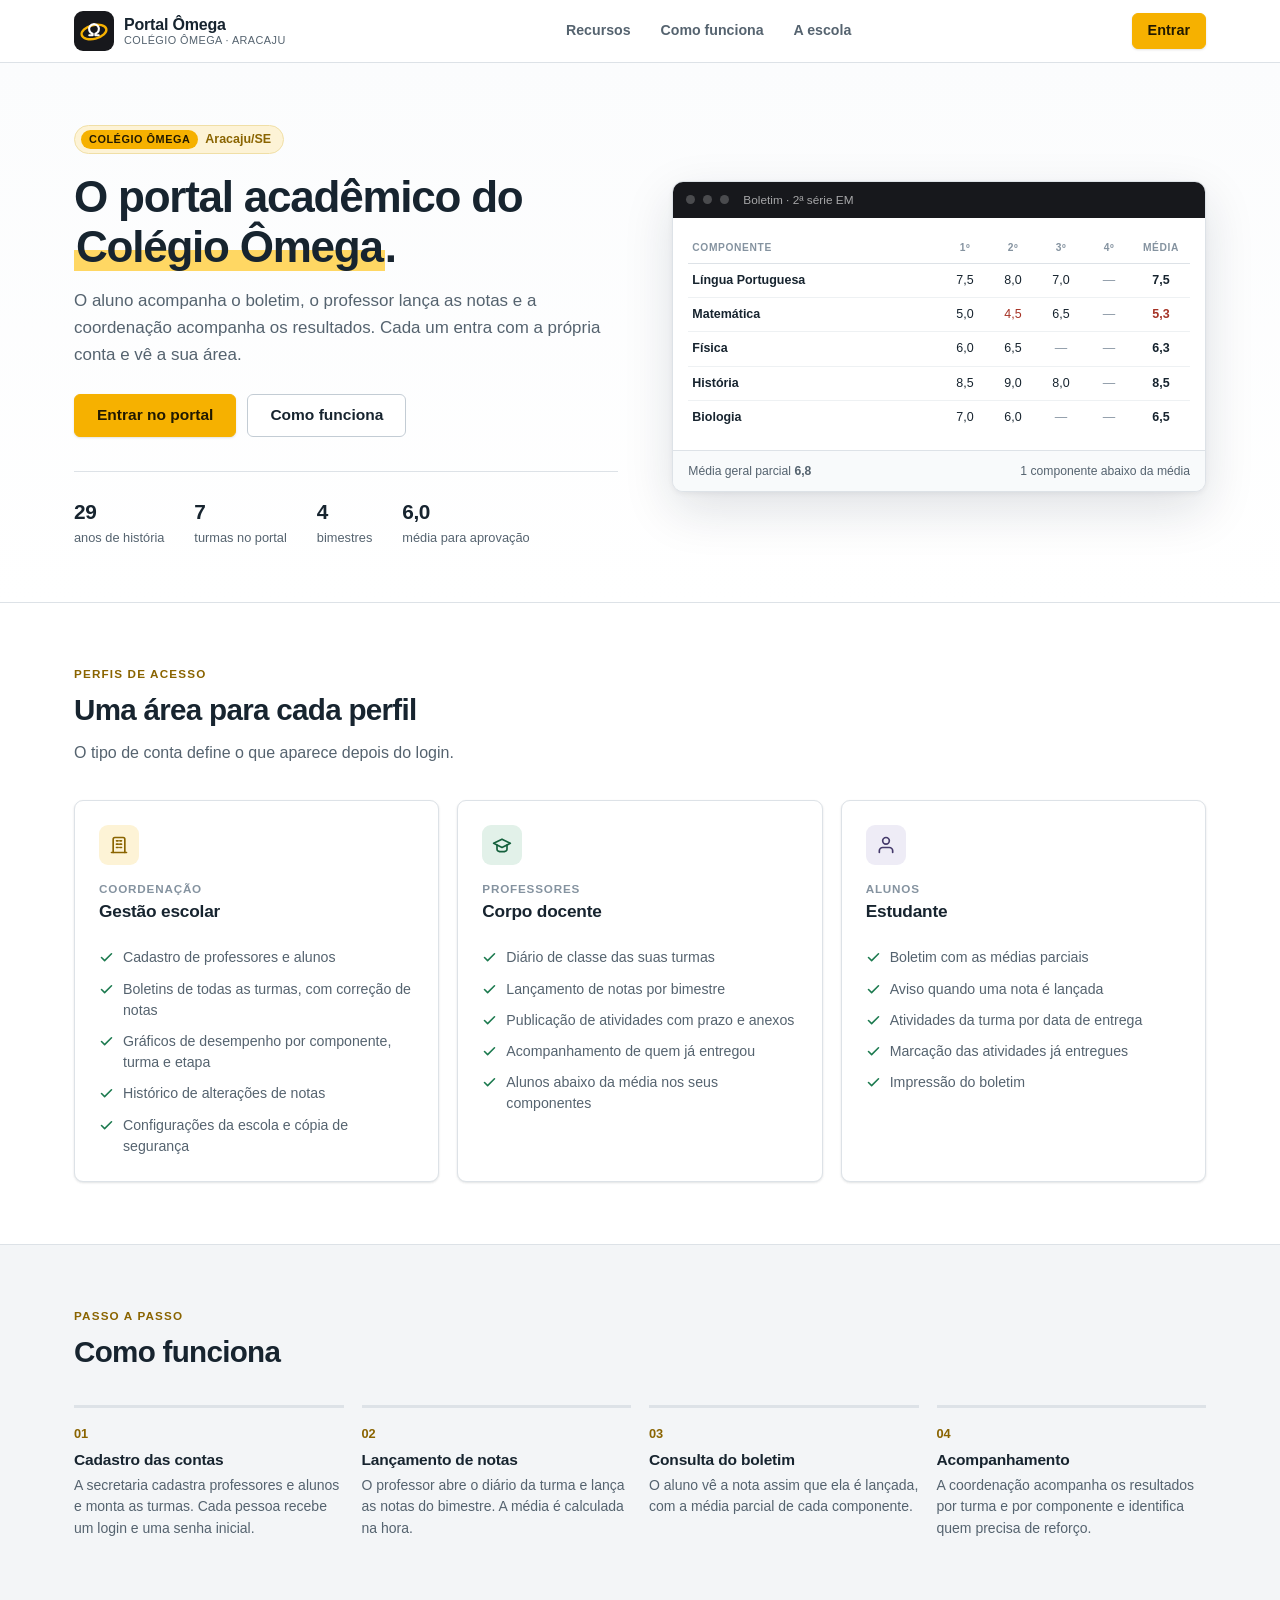
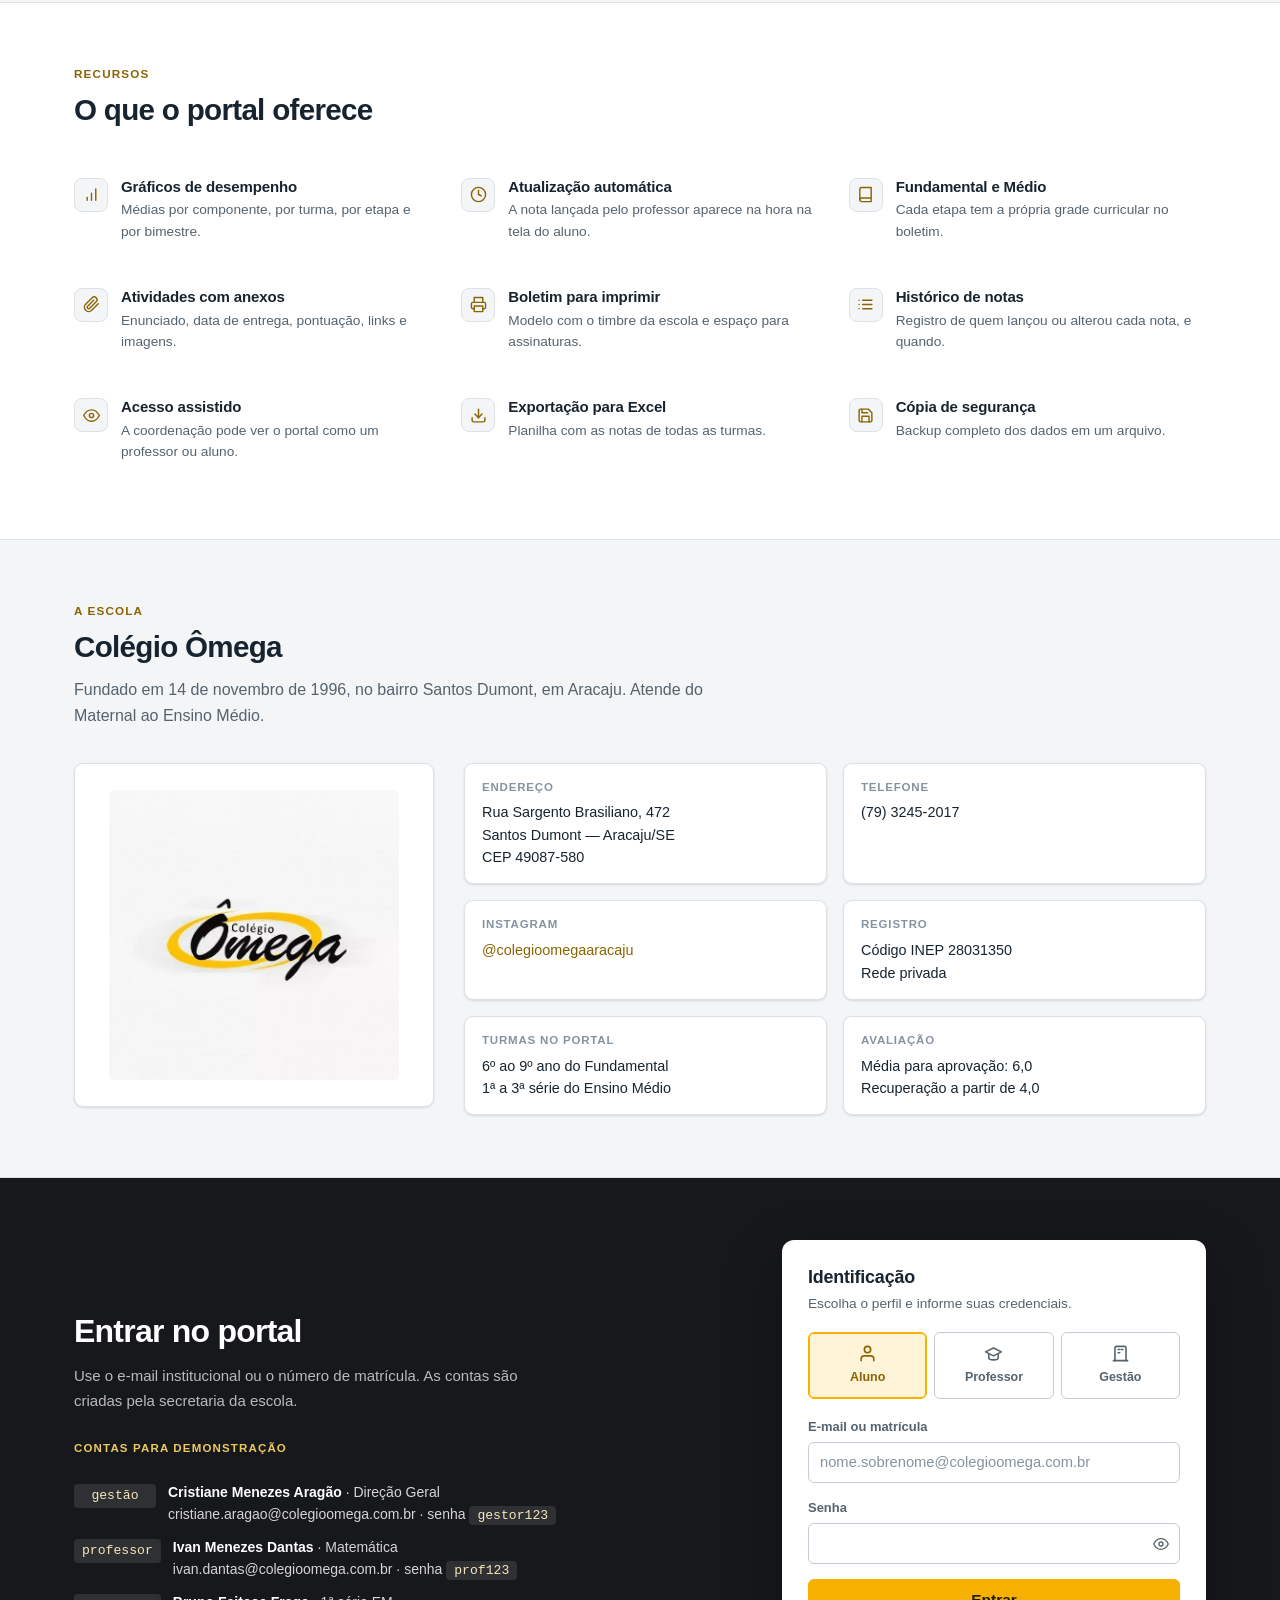
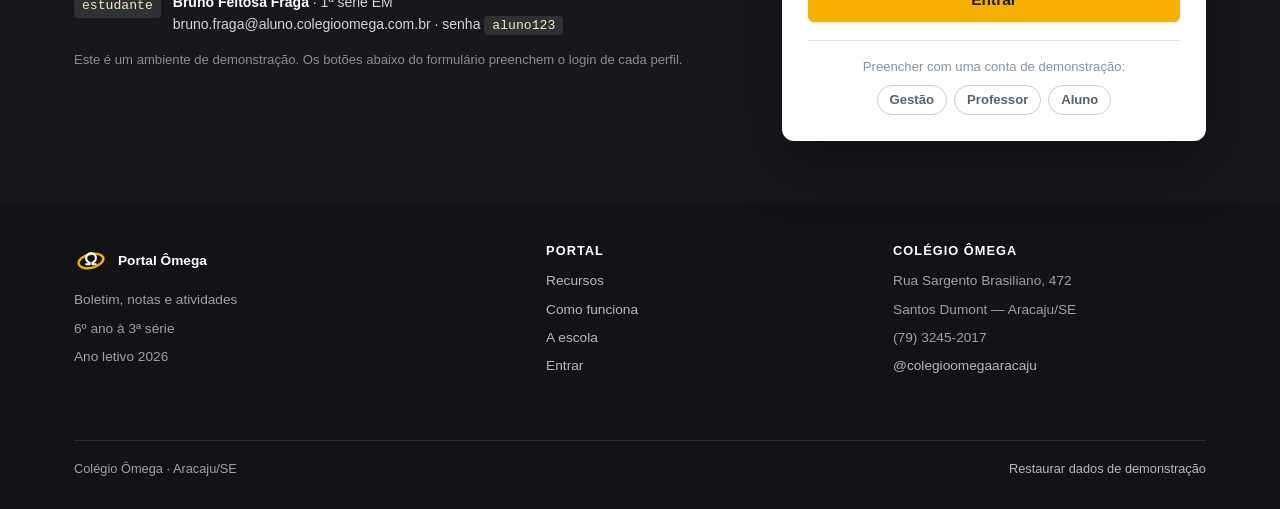
==== commit d885e187: "Remove textos redundantes do rodapé e do perfil do estudante O rodapé passa a trazer só informação ú" ====
--- a/index.html
+++ b/index.html
@@ -403,9 +403,11 @@
         </span>
         <b>Portal Ômega</b>
       </div>
-      <p style="max-width:380px;line-height:1.6">
-        Sistema acadêmico do Colégio Ômega, desenvolvido em HTML, CSS e JavaScript.
-      </p>
+      <ul>
+        <li>Boletim, notas e atividades</li>
+        <li>6º ano à 3ª série</li>
+        <li>Ano letivo <span id="rodapeAnoLetivo"></span></li>
+      </ul>
     </div>
     <div>
       <h5>Portal</h5>
@@ -426,12 +428,8 @@
       </ul>
     </div>
     <div class="fino" style="grid-column:1/-1">
-      <span>
-        Projeto de demonstração, sem vínculo oficial com a instituição.
-        Os alunos e professores exibidos são fictícios.
-        <a href="#" id="zerarBase">Restaurar dados de demonstração</a>
-      </span>
       <span id="rodapeAno"></span>
+      <a href="#" id="zerarBase">Restaurar dados de demonstração</a>
     </div>
   </div>
 </footer>
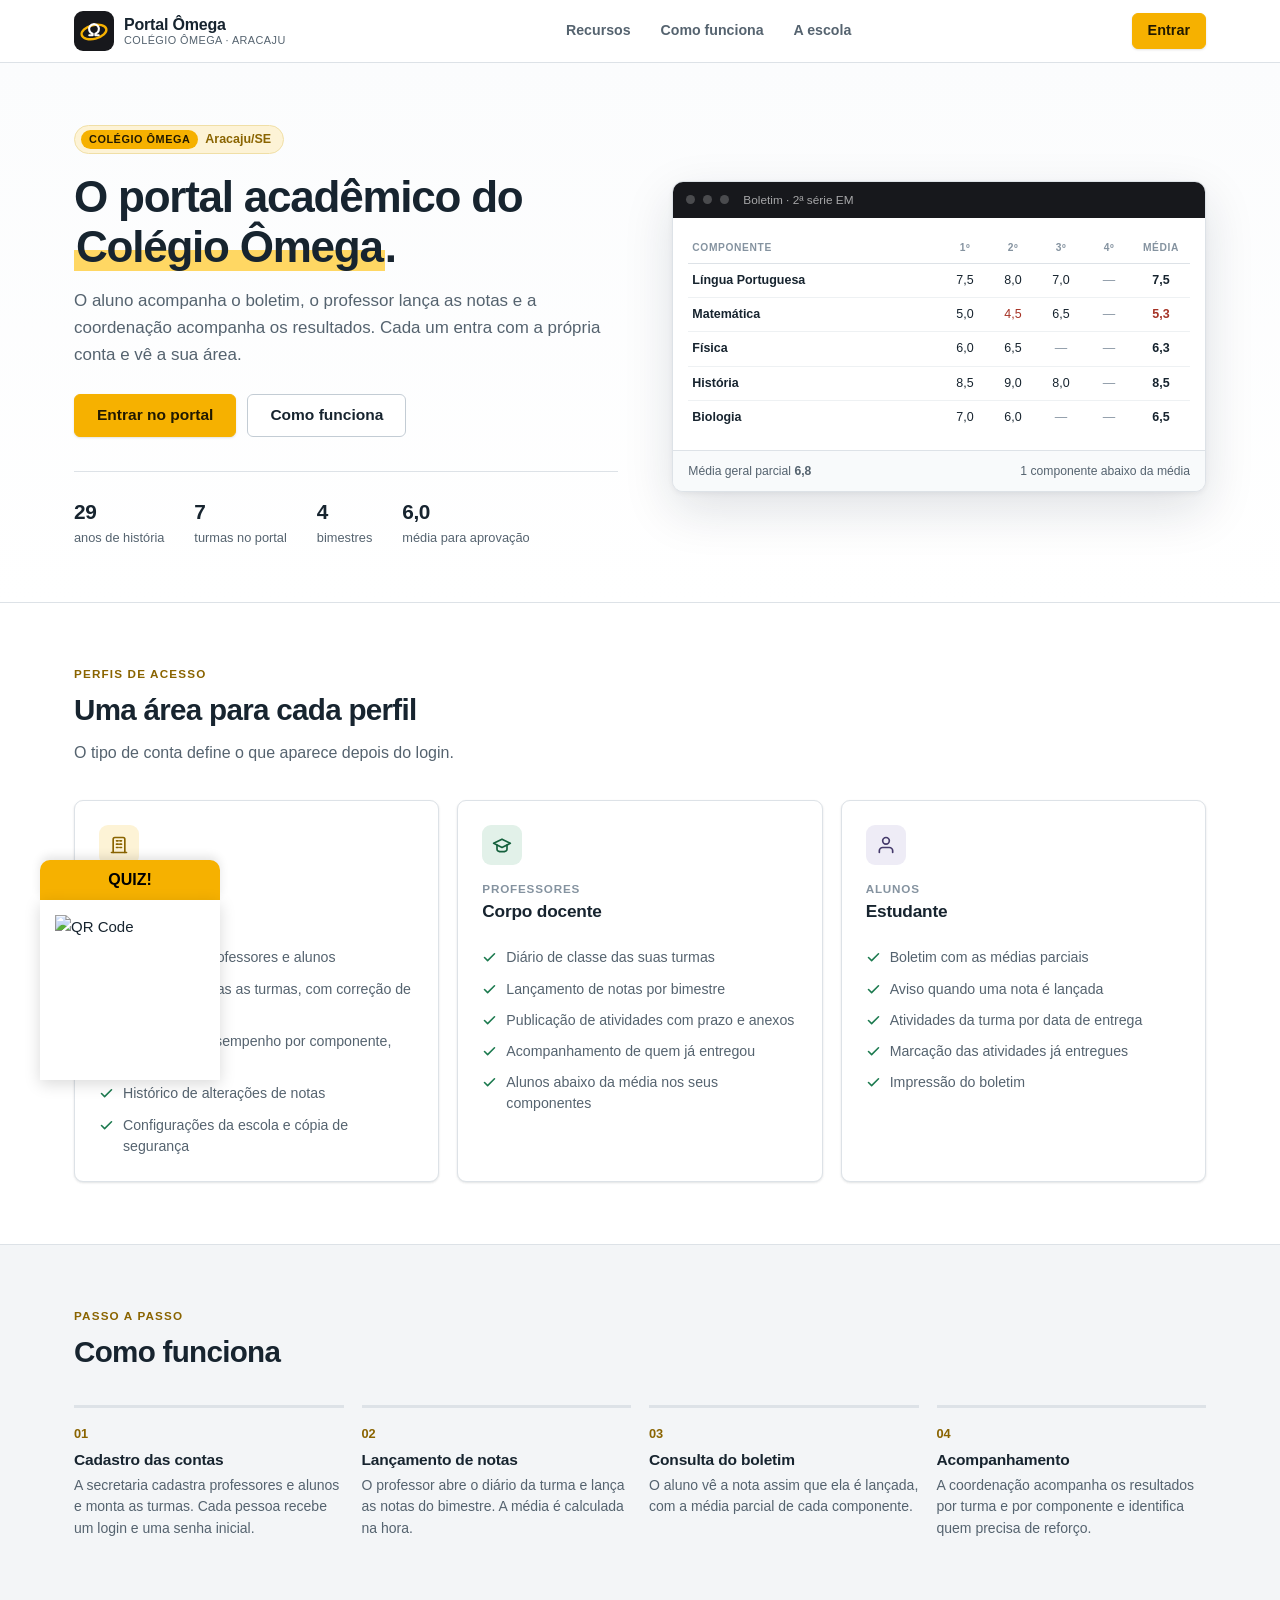
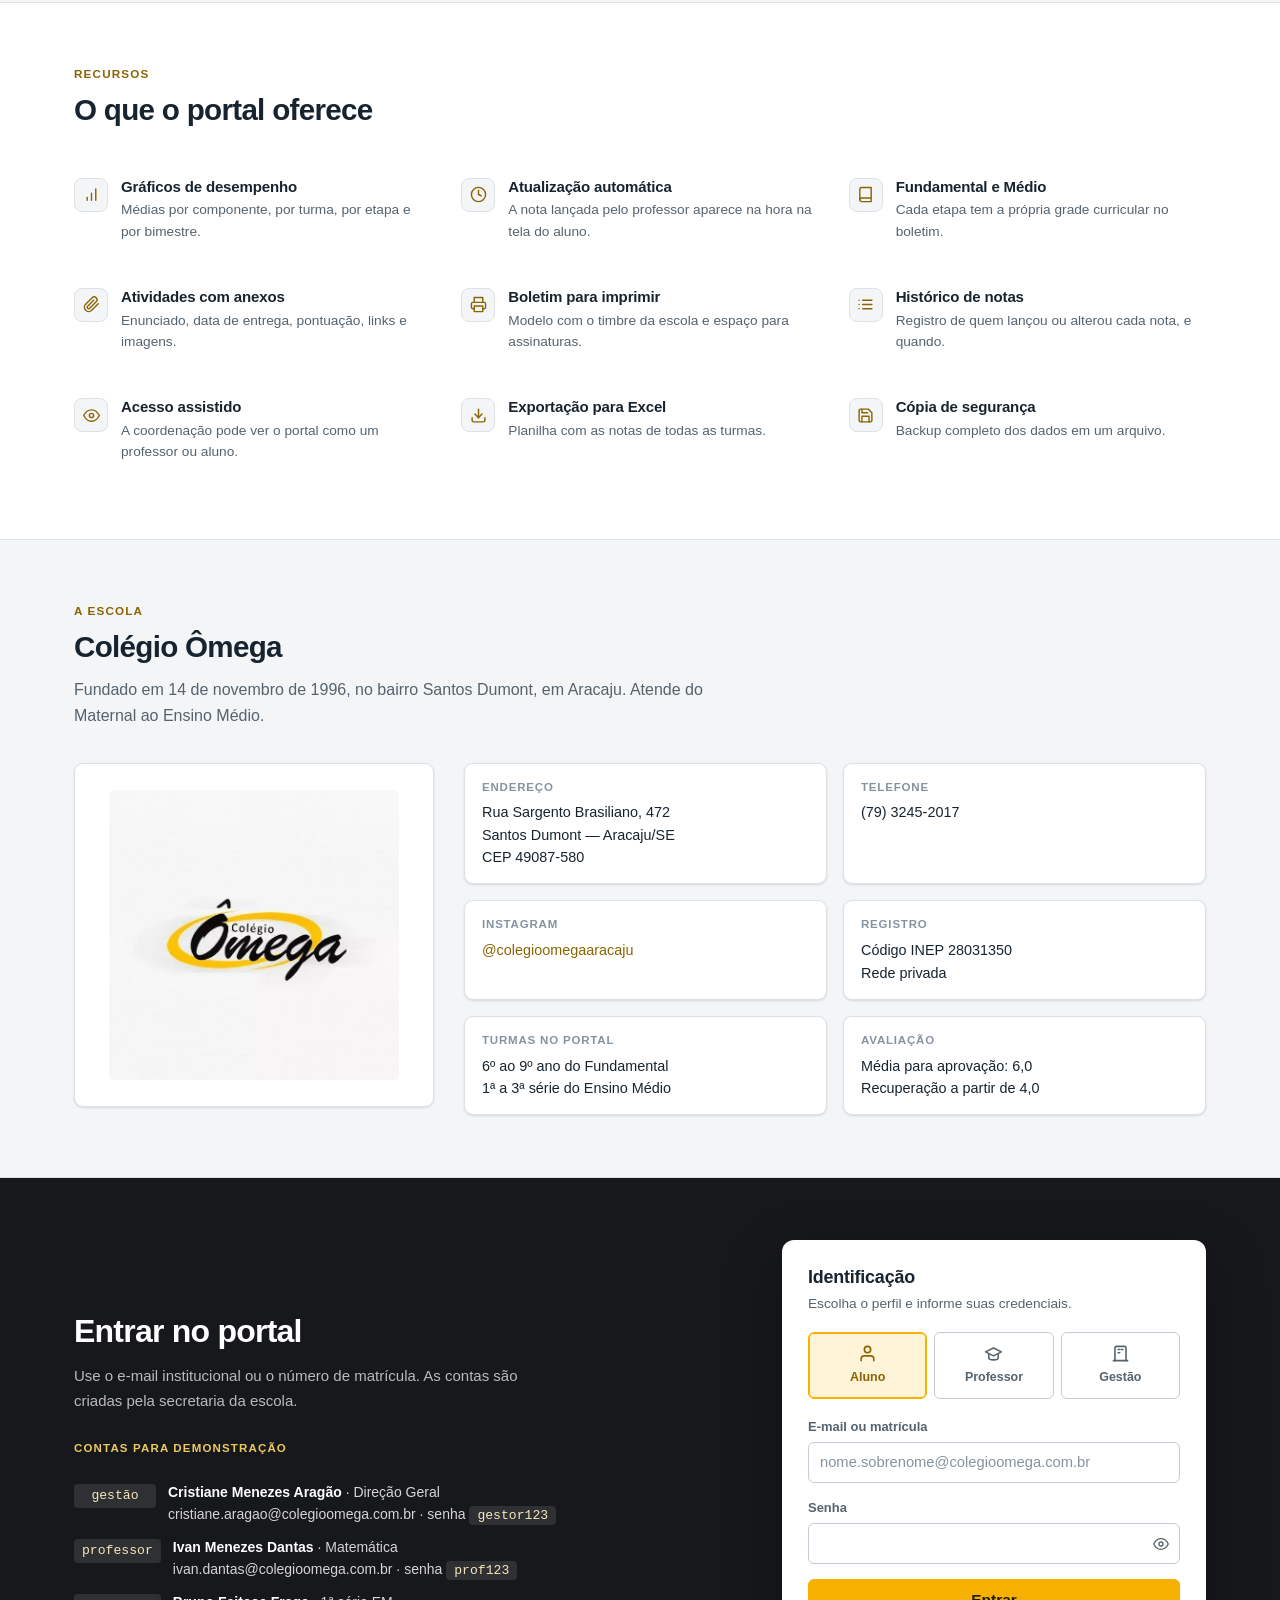
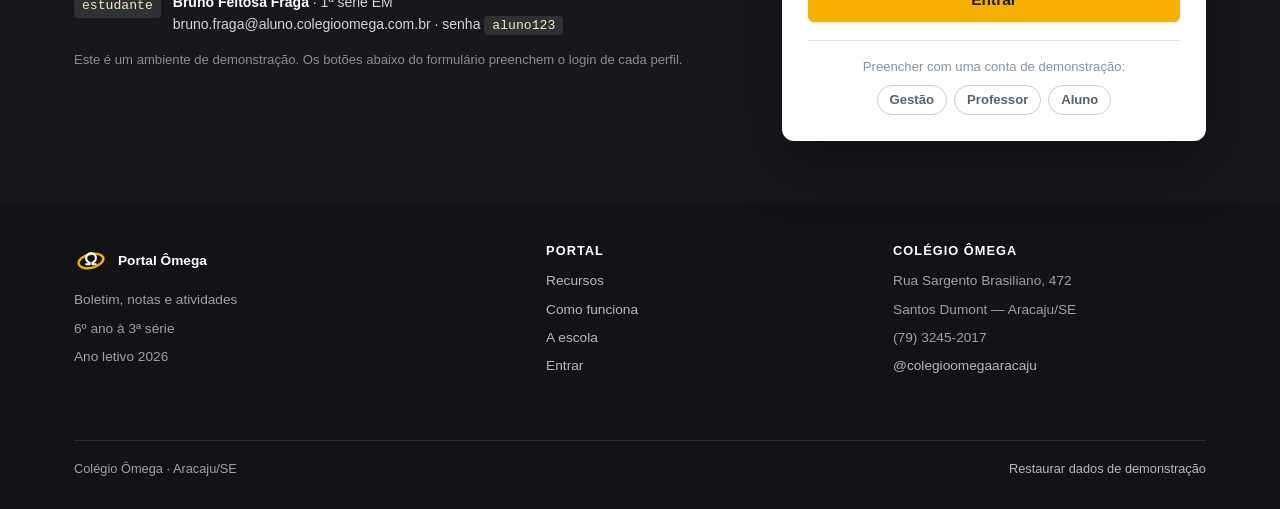
==== commit 0cb6f941: "Implement QR code widget in index.html Added a QR code widget with a button to navigate to the quiz." ====
--- a/index.html
+++ b/index.html
@@ -13,8 +13,87 @@
 <link rel="stylesheet" href="assets/css/base.css">
 <link rel="stylesheet" href="assets/css/componentes.css">
 <link rel="stylesheet" href="assets/css/portal.css">
+<style>
+html body .qr-widget {
+  position: fixed !important;
+  bottom: 0 !important;
+  padding-left: 40px !important;
+  display: flex !important;
+  flex-direction: column !important;
+  align-items: center !important;
+  z-index: 1000 !important;
+  box-sizing: content-box !important;
+  transform: translateY(180px) !important;
+  -webkit-transition: transform 0.5s cubic-bezier(0.5, 1, 0.1, 1) !important;
+  transition: transform 0.5s cubic-bezier(0.5, 1, 0.1, 1) !important;
+  will-change: transform;
+}
+
+html body .qr-widget:hover {
+  transform: translateY(0px) !important;
+}
+
+html body .qr-trigger {
+  background-color: #F6B100 !important;
+  color: #000000 !important;
+  border: none !important;
+  padding: 12px 0 !important;
+  font-size: 16px !important;
+  font-weight: bold !important;
+  cursor: pointer !important;
+  width: 180px !important;
+  text-align: center !important;
+  border-radius: 10px 10px 0 0 !important;
+  box-shadow: 0 -4px 10px rgba(0, 0, 0, 0.1) !important;
+  line-height: 1 !important;
+  margin: 0 !important;
+}
+
+html body .qr-box {
+  background: white !important;
+  padding: 15px !important;
+  box-shadow: 0 4px 15px rgba(0, 0, 0, 0.15) !important;
+  width: 150px !important;
+  height: 150px !important;
+  display: flex !important;
+  justify-content: center !important;
+  align-items: center !important;
+  cursor: pointer !important;
+  box-sizing: content-box !important;
+  margin: 0 !important;
+}
+
+html body .qr-box img {
+  width: 150px !important;
+  height: 150px !important;
+  display: block !important;
+  margin: 0 !important;
+  padding: 0 !important;
+}
+</style>
 </head>
 <body class="portal">
+
+<!-- ═══════════ ABERTURA ═══════════ -->
+<div id="cortina" class="cortina-abertura" role="presentation">
+  <div class="cortina-brilho" aria-hidden="true"></div>
+  <div class="cortina-particulas" id="abParticulas" aria-hidden="true"></div>
+  <div class="cortina-miolo">
+    <svg class="cortina-marca" viewBox="0 0 64 64" fill="none" aria-hidden="true">
+      <ellipse class="ab-elipse" cx="32" cy="34" rx="27" ry="14.5" transform="rotate(-14 32 34)"
+               pathLength="100" stroke="#f6b100" stroke-width="5"/>
+      <path class="ab-omega" d="M22 41h7v-3a10.5 10.5 0 1 1 6 0v3h7"
+            pathLength="100" stroke="#ffffff" stroke-width="4.6"
+            stroke-linecap="round" stroke-linejoin="round"/>
+    </svg>
+    <h1 class="cortina-titulo" aria-label="Portal Ômega">
+      <span class="ab-palavra" id="abPalavra1"></span>
+      <span class="ab-palavra ab-palavra-2" id="abPalavra2"></span>
+    </h1>
+    <p class="cortina-sub">Colégio Ômega · Aracaju/SE</p>
+    <button class="cortina-pular" id="abPular" type="button">pular &rarr;</button>
+  </div>
+</div>
 
 <header class="topo-portal">
   <div class="envelope">
@@ -433,7 +512,13 @@
     </div>
   </div>
 </footer>
-
+<!-- ================================================= QR CODE ===== -->
+<div class="qr-widget">
+    <button class="qr-trigger" onclick="window.location.href='https://idkkkjjj.github.io/Portal-Omega/QUIZ'">QUIZ!</button>
+    <div class="qr-box" onclick="window.location.href='https://idkkkjjj.github.io/Portal-Omega/QUIZ'">
+      <img src="qr-code.png" alt="QR Code">
+    </div>
+</div>
 <script src="assets/js/nucleo.js"></script>
 <script src="assets/js/semente.js"></script>
 <script src="assets/js/dados.js"></script>
--- a/assets/css/portal.css
+++ b/assets/css/portal.css
@@ -311,3 +311,116 @@
 .btn { transition: background-color .13s, border-color .13s, color .13s, box-shadow .18s, transform .13s; }
 .btn-principal:hover, .btn-g:hover { transform: translateY(-1px); }
 .nav-portal a { position: relative; }
+
+/* ==========================================================================
+   Cortina de abertura — só na página inicial.
+   Some sozinha por CSS caso o JavaScript falhe, e nunca prende a navegação.
+   ========================================================================== */
+.cortina-abertura {
+  position: fixed; inset: 0; z-index: 500;
+  background: #17181c;
+  display: grid; place-items: center;
+  overflow: hidden;
+  transition: transform .7s cubic-bezier(.7, 0, .3, 1), opacity .7s ease;
+}
+.cortina-abertura.saiu { transform: translateY(-100%); opacity: .25; pointer-events: none; }
+
+/* Plano B: se o JS não rodar, a cortina se retira sozinha aos 4,2 s */
+.cortina-abertura { animation: cortinaSaiSozinha .7s ease 4.2s forwards; }
+@keyframes cortinaSaiSozinha {
+  to { transform: translateY(-100%); opacity: 0; visibility: hidden; }
+}
+
+.cortina-brilho {
+  position: absolute; inset: 0;
+  background: radial-gradient(620px 420px at 50% 42%, rgba(246,177,0,.16), transparent 70%);
+  opacity: 0; animation: brilhoEntra 1.4s ease .2s forwards;
+}
+@keyframes brilhoEntra { to { opacity: 1; } }
+
+.cortina-miolo { text-align: center; padding: 1rem; position: relative; z-index: 2; }
+
+/* A marca se desenha: primeiro a elipse amarela, depois o Ômega */
+.cortina-marca {
+  width: min(150px, 34vw); height: auto; margin: 0 auto 22px; display: block;
+  filter: drop-shadow(0 10px 34px rgba(246,177,0,.28));
+}
+.cortina-marca .ab-elipse,
+.cortina-marca .ab-omega {
+  stroke-dashoffset: 100;
+  animation: traçarMarca .9s cubic-bezier(.4,0,.2,1) forwards;
+}
+.cortina-marca .ab-omega  { stroke-dasharray: 100; }
+/* A elipse é fechada: 1 unidade de sobreposição esconde a emenda do traço. */
+.cortina-marca .ab-elipse { stroke-dasharray: 101; }
+.cortina-marca .ab-elipse { animation-delay: .15s; }
+.cortina-marca .ab-omega  { animation-delay: .55s; }
+@keyframes traçarMarca { to { stroke-dashoffset: 0; } }
+
+.cortina-titulo {
+  font-size: clamp(1.9rem, 6.5vw, 3.1rem);
+  font-weight: 700; letter-spacing: -.028em; line-height: 1.08;
+  color: #fff; margin: 0;
+}
+.ab-palavra { display: inline-block; }
+.ab-palavra-2 { margin-left: .2em; color: var(--marca); }
+.cortina-titulo .letra {
+  display: inline-block; opacity: 0;
+  animation: letraSobe .5s cubic-bezier(.2,.9,.3,1) both;
+  animation-delay: calc(var(--i) * 45ms + 900ms);
+}
+@keyframes letraSobe {
+  from { opacity: 0; transform: translateY(20px); filter: blur(4px); }
+  to   { opacity: 1; transform: none; filter: blur(0); }
+}
+
+.cortina-sub {
+  margin-top: 14px; color: rgba(255,255,255,.55);
+  font-size: .82rem; font-weight: 600;
+  letter-spacing: .22em; text-transform: uppercase;
+  opacity: 0; animation: subSobe .6s ease 1.75s both;
+}
+@keyframes subSobe { from { opacity: 0; transform: translateY(12px); } to { opacity: 1; transform: none; } }
+
+.cortina-pular {
+  position: absolute; left: 50%; bottom: -16vh; transform: translateX(-50%);
+  border: 0; background: none; color: rgba(255,255,255,.45);
+  font-size: .85rem; font-weight: 600; padding: .6rem 1.2rem;
+  opacity: 0; animation: pularSurge .6s ease 1.3s both;
+}
+.cortina-pular:hover { color: var(--marca); }
+@keyframes pularSurge {
+  from { opacity: 0; transform: translate(-50%, 12px); }
+  to   { opacity: 1; transform: translate(-50%, 0); }
+}
+
+/* Pontos de luz subindo ao fundo (criados pelo JS) */
+.cortina-particulas { position: absolute; inset: 0; pointer-events: none; }
+.mote {
+  position: absolute; bottom: -12px; border-radius: 50%;
+  background: radial-gradient(circle, rgba(246,177,0,.85), rgba(246,177,0,0) 70%);
+  animation: moteSobe var(--dur, 6s) linear var(--atraso, 0s) infinite;
+  opacity: 0;
+}
+@keyframes moteSobe {
+  0%   { opacity: 0; transform: translateY(0) translateX(0); }
+  12%  { opacity: .8; }
+  85%  { opacity: .25; }
+  100% { opacity: 0; transform: translateY(-102vh) translateX(var(--deriva, 0)); }
+}
+
+/* Enquanto a cortina está de pé, a abertura da página espera a vez */
+html.cortina-ativa .entrada-hero,
+html.cortina-ativa .abertura .maquete { animation-play-state: paused; }
+
+@media (prefers-reduced-motion: reduce) {
+  .cortina-abertura, .cortina-brilho, .cortina-marca .ab-elipse, .cortina-marca .ab-omega,
+  .cortina-titulo .letra, .cortina-sub, .cortina-pular { animation: none; }
+  .cortina-marca .ab-elipse, .cortina-marca .ab-omega { stroke-dasharray: none; stroke-dashoffset: 0; }
+  .cortina-titulo .letra, .cortina-sub, .cortina-pular, .cortina-brilho { opacity: 1; }
+  .cortina-pular { transform: translate(-50%, 0); }
+  .mote { display: none; }
+}
+
+/* A cortina é decoração: na impressão ela não existe */
+@media print { .cortina-abertura { display: none !important; } }
